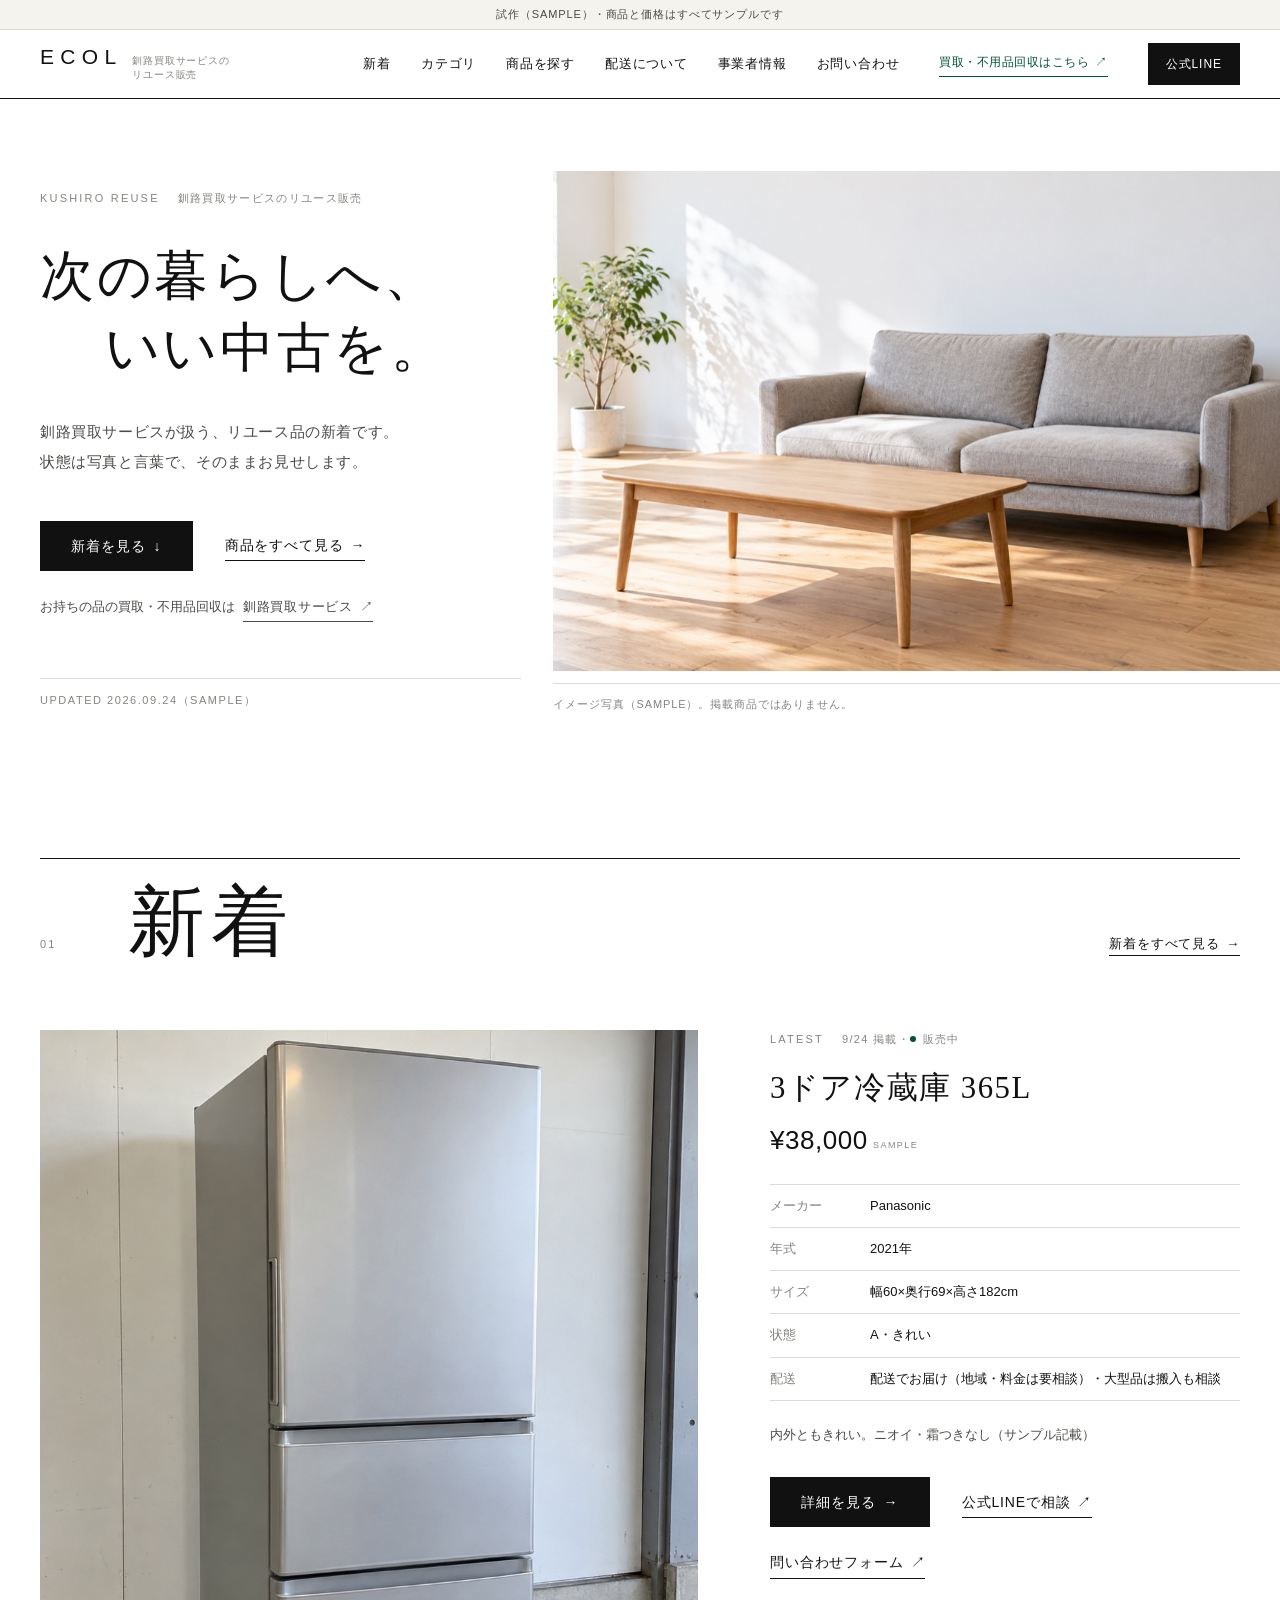
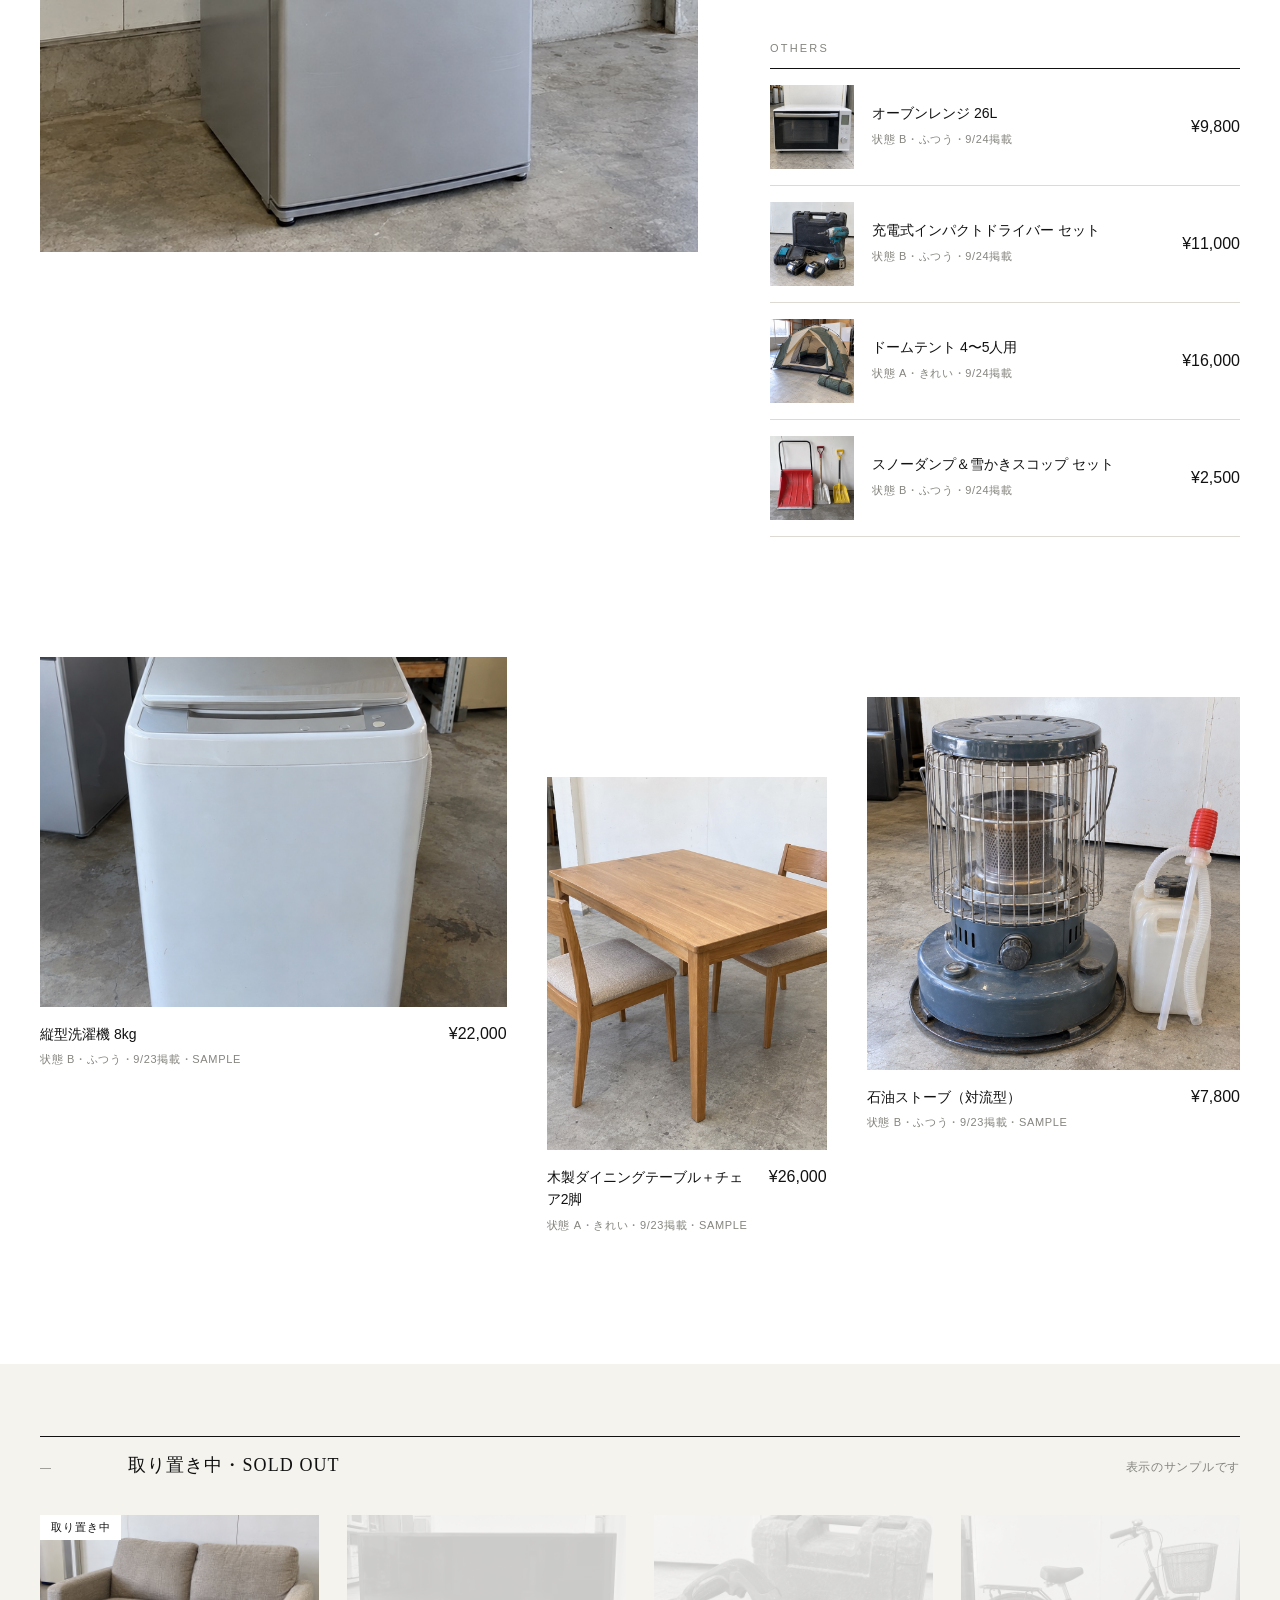
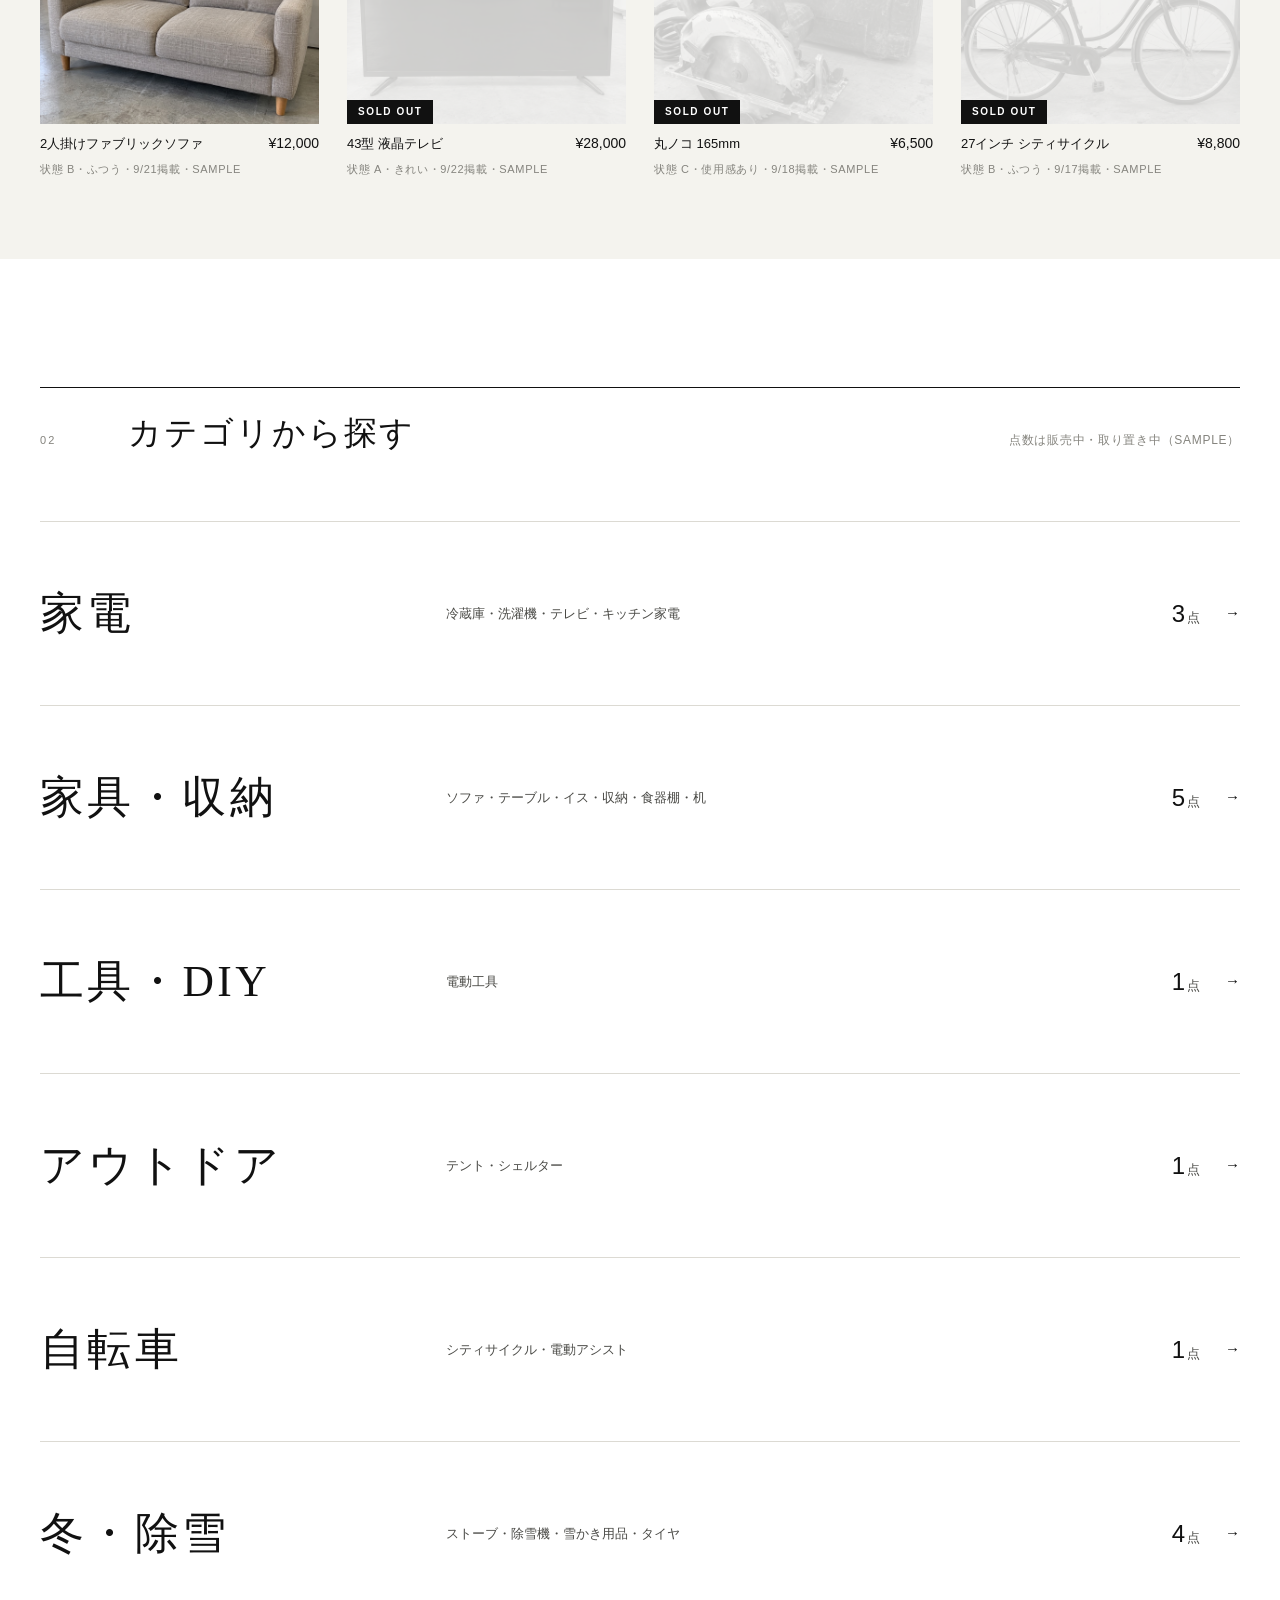
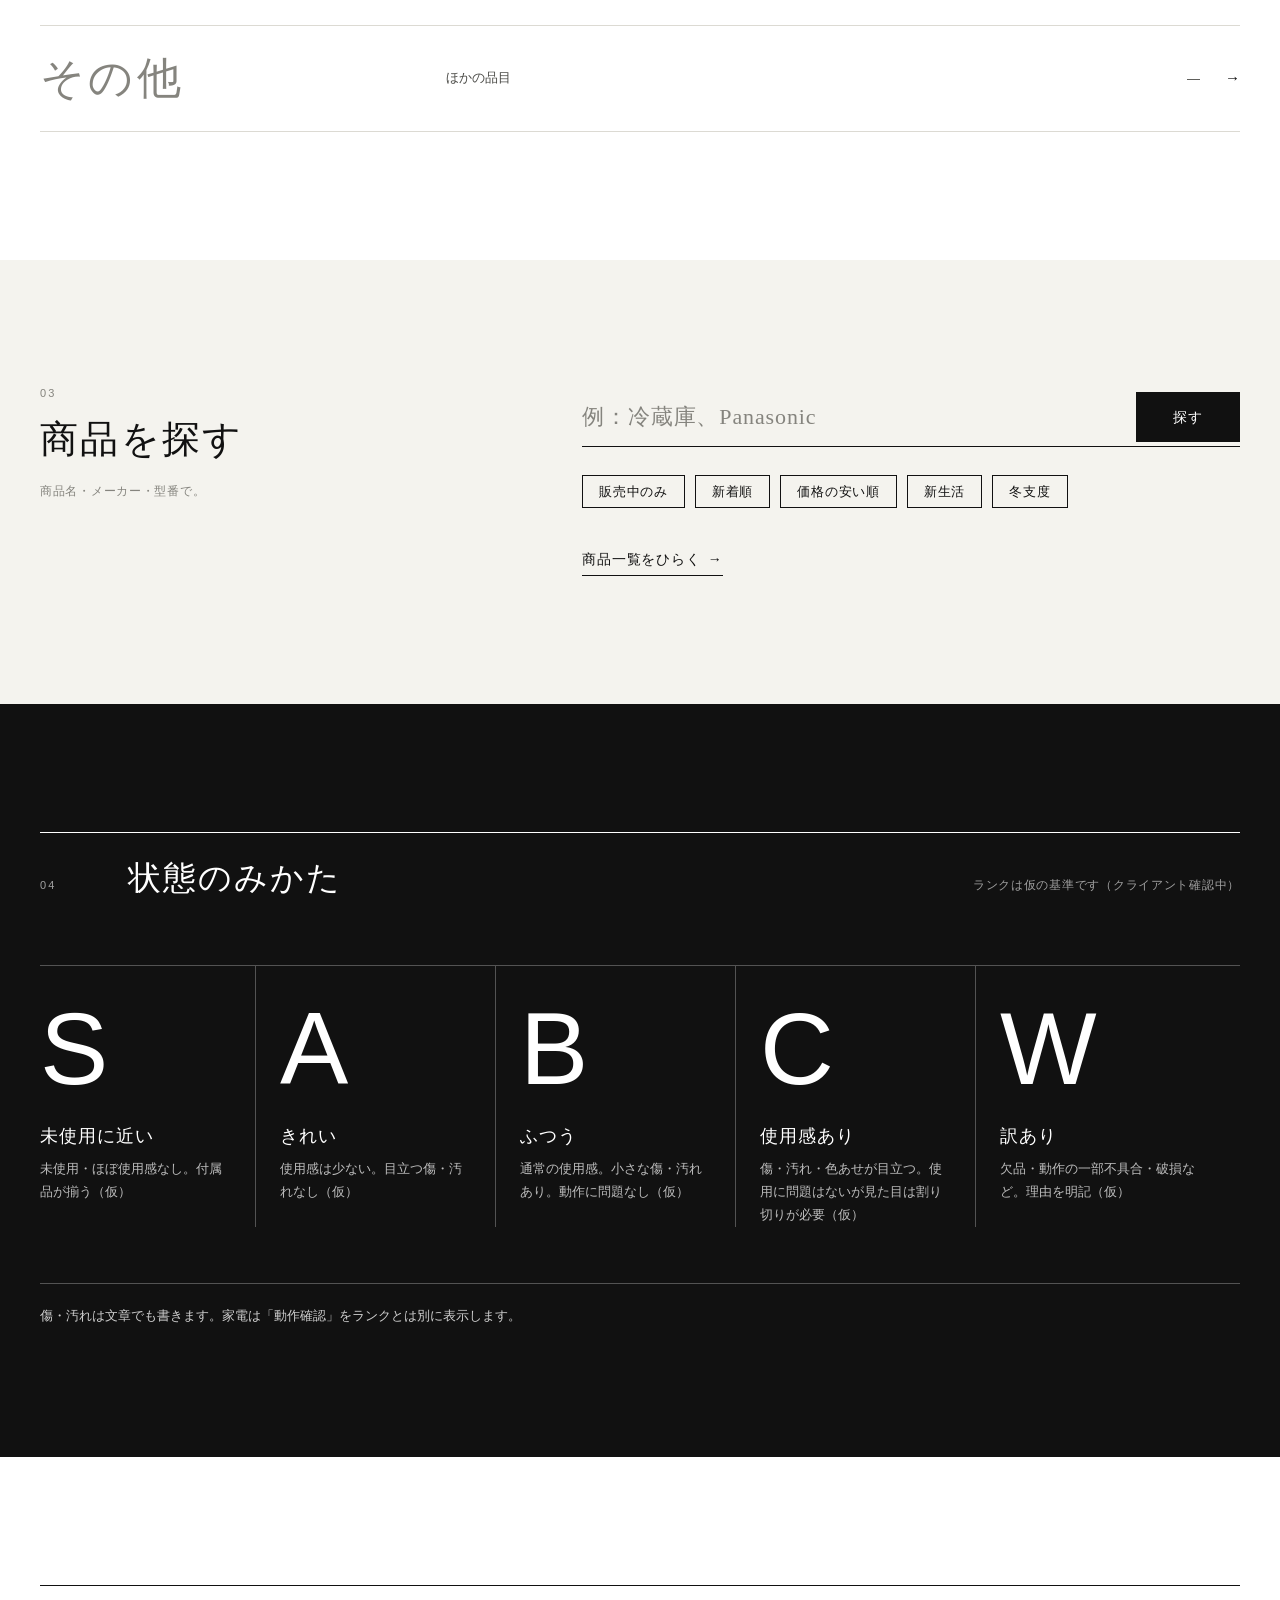
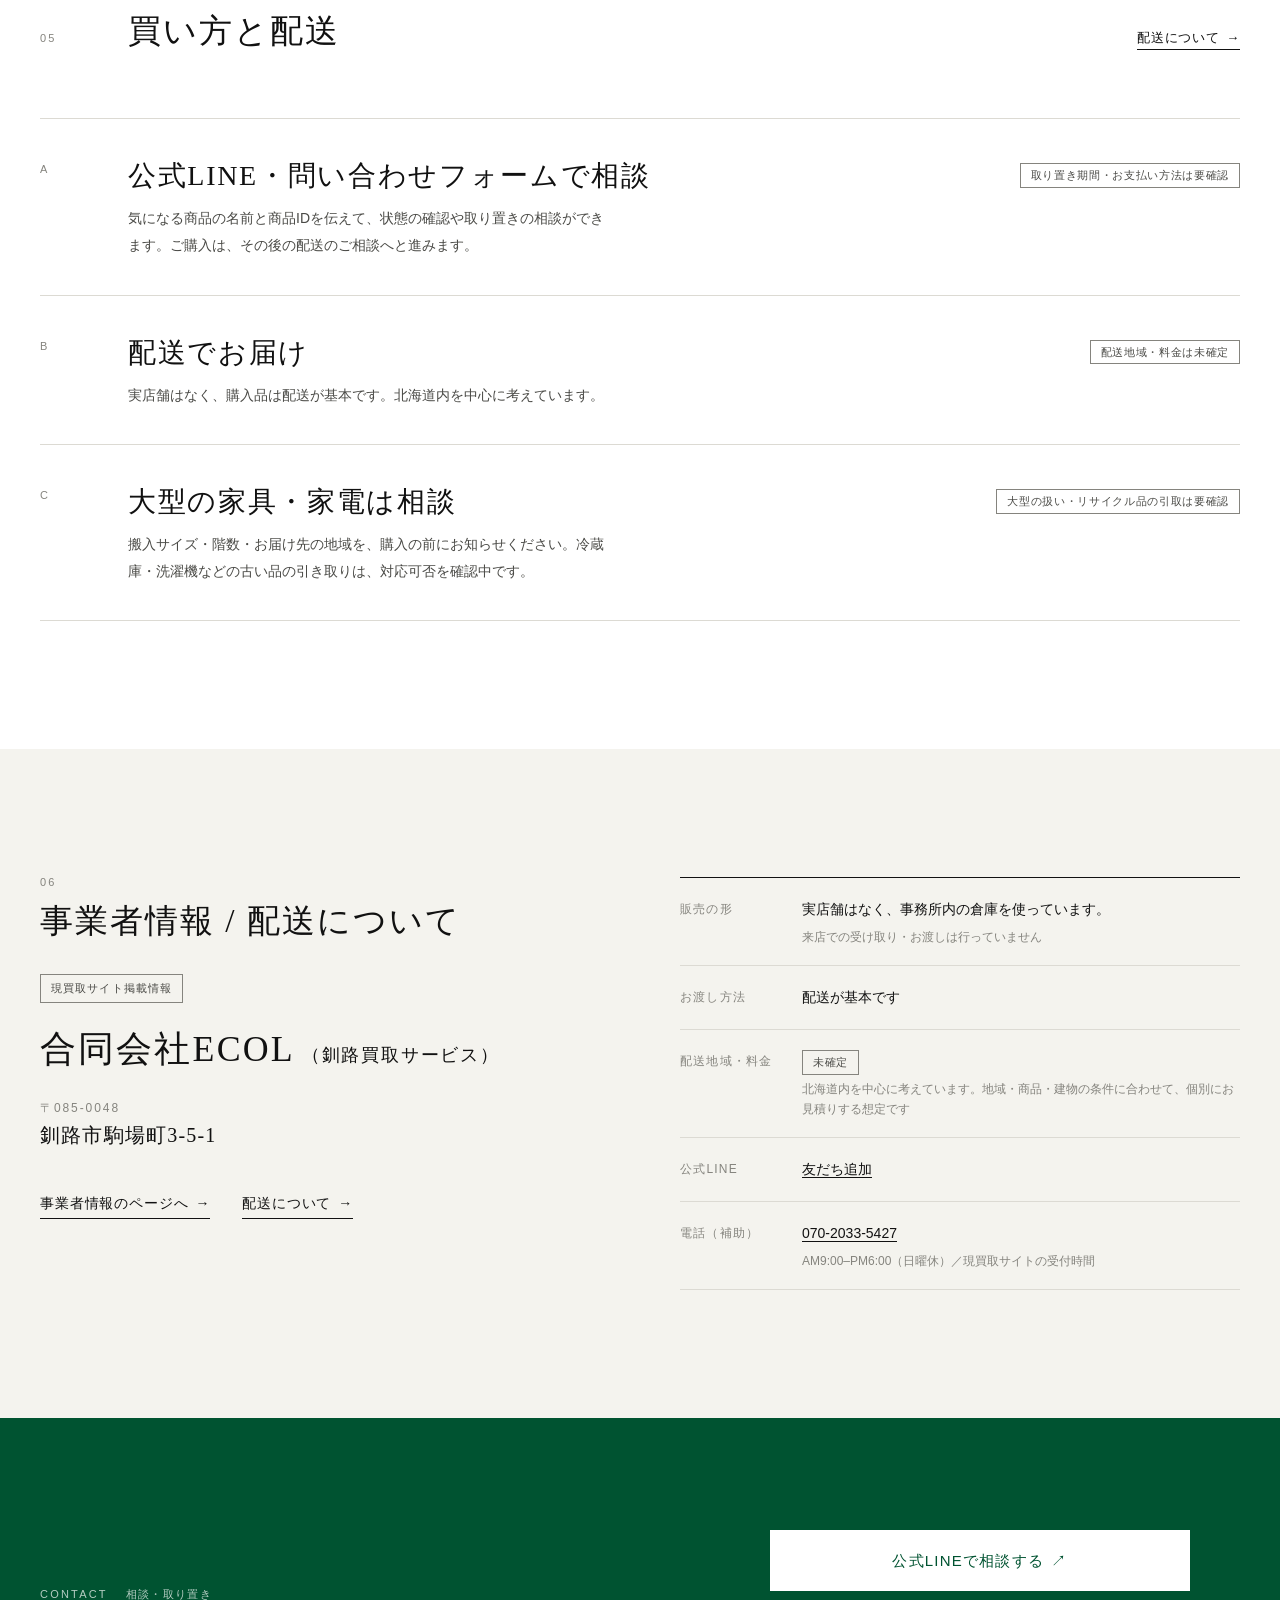
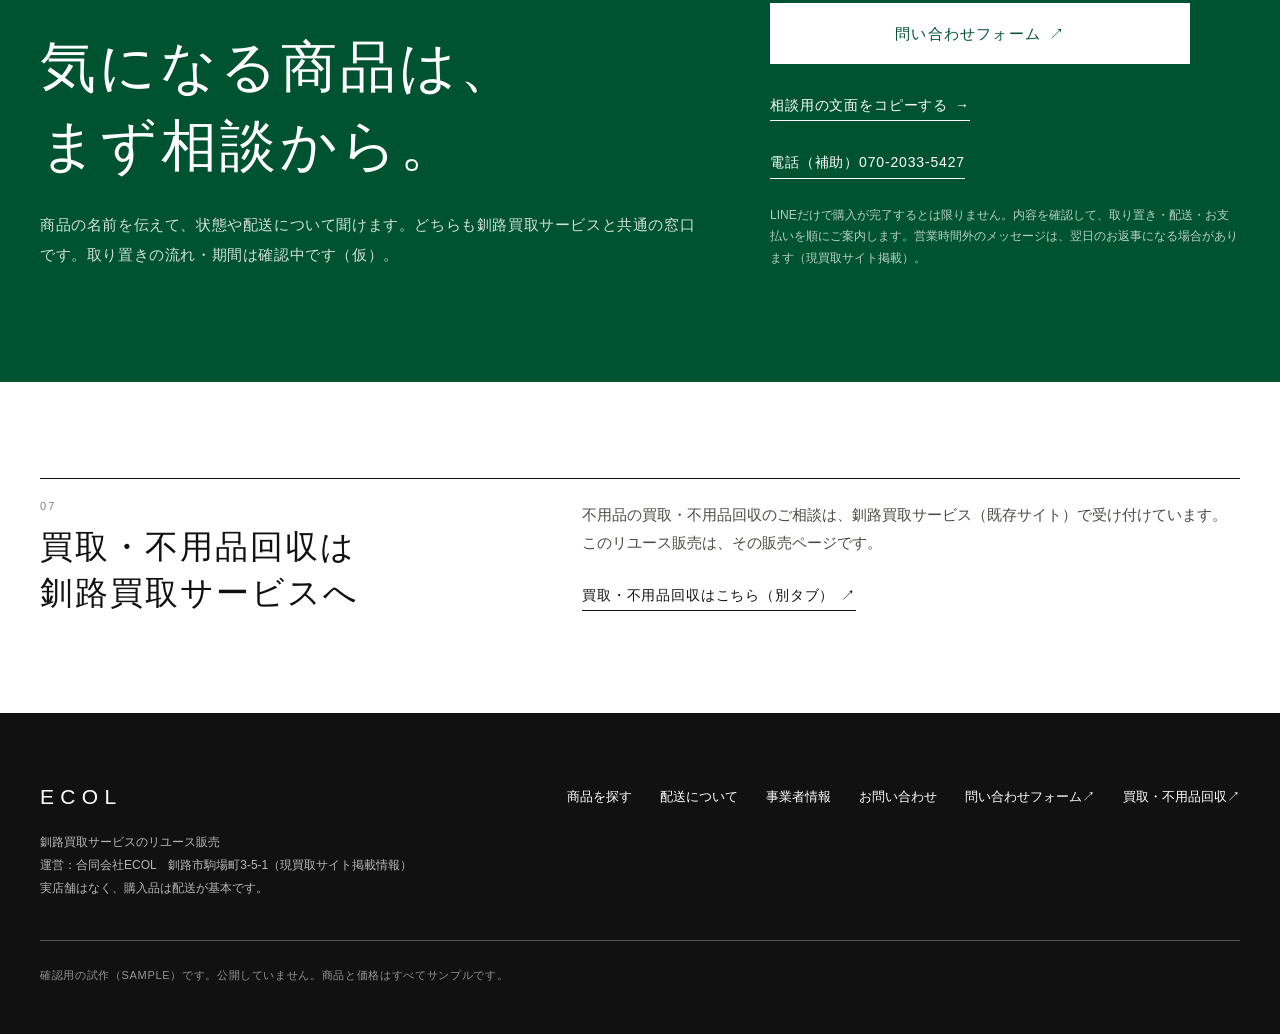
==== b/index.html @ 38011c79 "Publish ECOL reuse site" ====
<!doctype html>
<html lang="ja">
<head>
<meta charset="utf-8">
<meta name="viewport" content="width=device-width, initial-scale=1">
<meta name="robots" content="noindex,nofollow">
<title>ECOL（エコル）｜釧路買取サービスのリユース販売【確認用の試作・SAMPLE】</title>
<meta name="description" content="釧路買取サービスに付随するリユース販売ページの確認用の試作です。商品と価格はすべてサンプルです。">
<link rel="stylesheet" href="style.css">
</head>
<body>

<p class="sample-bar">試作（SAMPLE）・商品と価格はすべてサンプルです</p>

<header class="hd" id="top">
  <div class="wrap hd-in">
    <a class="logo" href="./" aria-label="ECOL リユース販売 トップへ"><span class="logo-m">ECOL</span><span class="logo-s">釧路買取サービスの<br>リユース販売</span></a>
    <nav class="gnav" id="gnav" aria-label="メインメニュー">
      <a href="#new">新着</a>
      <a href="#category">カテゴリ</a>
      <a href="../products/">商品を探す</a>
      <a href="../guide/">配送について</a>
      <a href="../store/">事業者情報</a>
      <a href="../contact/">お問い合わせ</a>
      <a class="gnav-ext" href="https://kushiro.kaitoriok.com/" target="_blank" rel="noopener">買取・不用品回収はこちら ↗</a>
    </nav>
    <a class="hd-ext" href="https://kushiro.kaitoriok.com/" target="_blank" rel="noopener">買取・不用品回収はこちら<span class="arw" aria-hidden="true">↗</span></a>
    <a class="hd-line" href="https://lin.ee/YkisLc0" target="_blank" rel="noopener">公式LINE</a>
    <button class="menu-btn" type="button" aria-expanded="false" aria-controls="gnav">メニュー</button>
  </div>
  <div class="tabs" data-tabs aria-label="カテゴリ"></div>
</header>

<main>

<!-- 2 ヒーロー -->
<section class="hero">
  <div class="wrap hero-grid">
    <div class="hero-text">
      <p class="eyebrow"><span>KUSHIRO REUSE</span><span>釧路買取サービスのリユース販売</span></p>
      <h1><span>次の暮らしへ、</span><span>いい中古を。</span></h1>
      <p class="lead">釧路買取サービスが扱う、リユース品の新着です。<br>状態は写真と言葉で、そのままお見せします。</p>
      <div class="cta-row">
        <a class="btn" href="#new">新着を見る<span class="arw" aria-hidden="true">↓</span></a>
        <a class="tl" href="../products/">商品をすべて見る<span class="arw" aria-hidden="true">→</span></a>
      </div>
      <p class="hero-buy">お持ちの品の買取・不用品回収は<a class="tl" href="https://kushiro.kaitoriok.com/" target="_blank" rel="noopener">釧路買取サービス<span class="arw" aria-hidden="true">↗</span></a></p>
      <p class="upd" data-updated></p>
    </div>
    <figure class="hero-fig">
      <span class="ph hero-ph" data-t="ECOL｜イメージ写真（SAMPLE）"><img src="../img/hero/b.jpg" alt="白い壁の部屋に置かれた中古のソファとテーブルのイメージ写真（SAMPLE）" fetchpriority="high" decoding="async"></span>
      <figcaption>イメージ写真（SAMPLE）。掲載商品ではありません。</figcaption>
    </figure>
  </div>
</section>

<!-- 3 新着 -->
<section class="sec sec-new" id="new">
  <div class="wrap">
    <header class="sh sh--lg">
      <span class="no">01</span>
      <h2>新着</h2>
      <a class="more" href="../products/?sort=new">新着をすべて見る<span class="arw" aria-hidden="true">→</span></a>
    </header>
    <div class="new-a">
      <div class="new-a-l" data-feat-img></div>
      <div class="new-a-r">
        <div data-feat-body></div>
        <div class="new-list" data-list></div>
      </div>
    </div>
    <div class="new-b" data-stagger></div>
    <p class="load-err" data-err hidden>商品データを読み込めませんでした。</p>
  </div>
</section>

<!-- 取り置き中・SOLD OUT の表示 -->
<section class="sec sec--paper sec-mini" aria-labelledby="h-sold">
  <div class="wrap">
    <header class="sh sh--sm">
      <span class="no">—</span>
      <h2 id="h-sold">取り置き中・SOLD OUT</h2>
      <p class="sh-note">表示のサンプルです</p>
    </header>
    <div class="sold-row" data-sold></div>
  </div>
</section>

<!-- 4 カテゴリ -->
<section class="sec" id="category">
  <div class="wrap">
    <header class="sh">
      <span class="no">02</span>
      <h2>カテゴリから探す</h2>
      <p class="sh-note">点数は販売中・取り置き中（SAMPLE）</p>
    </header>
    <div class="cats" data-cats></div>
  </div>
</section>

<!-- 5 商品を探す導線 -->
<section class="sec sec--paper" id="search">
  <div class="wrap find">
    <div class="find-l">
      <span class="no">03</span>
      <h2>商品を探す</h2>
      <p class="sh-note">商品名・メーカー・型番で。</p>
    </div>
    <div class="find-r">
      <form action="../products/" method="get" role="search" class="find-form">
        <label class="sr" for="q">キーワード</label>
        <input id="q" name="q" type="search" placeholder="例：冷蔵庫、Panasonic" autocomplete="off">
        <button type="submit" class="btn btn--sq">探す</button>
      </form>
      <ul class="chips">
        <li><a href="../products/?status=available">販売中のみ</a></li>
        <li><a href="../products/?sort=new">新着順</a></li>
        <li><a href="../products/?sort=price_asc">価格の安い順</a></li>
        <li><a href="../products/?q=新生活">新生活</a></li>
        <li><a href="../products/?q=冬支度">冬支度</a></li>
      </ul>
      <a class="tl" href="../products/">商品一覧をひらく<span class="arw" aria-hidden="true">→</span></a>
    </div>
  </div>
</section>

<!-- 状態のみかた -->
<section class="sec sec--ink" id="rank">
  <div class="wrap">
    <header class="sh sh--inv">
      <span class="no">04</span>
      <h2>状態のみかた</h2>
      <p class="sh-note">ランクは仮の基準です（クライアント確認中）</p>
    </header>
    <ol class="ranks" data-ranks></ol>
    <p class="rank-foot">傷・汚れは文章でも書きます。家電は「動作確認」をランクとは別に表示します。</p>
  </div>
</section>

<!-- 6・7 配送／大型相談 -->
<section class="sec" id="delivery">
  <div class="wrap">
    <header class="sh">
      <span class="no">05</span>
      <h2>買い方と配送</h2>
      <a class="more" href="../guide/">配送について<span class="arw" aria-hidden="true">→</span></a>
    </header>
    <ol class="ways">
      <li>
        <span class="w-no">a</span>
        <div class="w-b"><h3>公式LINE・問い合わせフォームで相談</h3><p>気になる商品の名前と商品IDを伝えて、状態の確認や取り置きの相談ができます。ご購入は、その後の配送のご相談へと進みます。</p></div>
        <span class="tbc">取り置き期間・お支払い方法は要確認</span>
      </li>
      <li>
        <span class="w-no">b</span>
        <div class="w-b"><h3>配送でお届け</h3><p>実店舗はなく、購入品は配送が基本です。北海道内を中心に考えています。</p></div>
        <span class="tbc">配送地域・料金は未確定</span>
      </li>
      <li>
        <span class="w-no">c</span>
        <div class="w-b"><h3>大型の家具・家電は相談</h3><p>搬入サイズ・階数・お届け先の地域を、購入の前にお知らせください。冷蔵庫・洗濯機などの古い品の引き取りは、対応可否を確認中です。</p></div>
        <span class="tbc">大型の扱い・リサイクル品の引取は要確認</span>
      </li>
    </ol>
  </div>
</section>

<!-- 8 事業者情報 / 配送について -->
<section class="sec sec--paper" id="store">
  <div class="wrap store">
    <div class="store-l">
      <header class="sh sh--col">
        <span class="no">06</span>
        <h2>事業者情報 / 配送について</h2>
      </header>
      <p class="src">現買取サイト掲載情報</p>
      <p class="shop">合同会社ECOL<span>（釧路買取サービス）</span></p>
      <p class="addr"><span>〒085-0048</span>釧路市駒場町3-5-1</p>
      <div class="cta-row">
        <a class="tl" href="../store/">事業者情報のページへ<span class="arw" aria-hidden="true">→</span></a>
        <a class="tl" href="../guide/">配送について<span class="arw" aria-hidden="true">→</span></a>
      </div>
    </div>
    <dl class="store-r">
      <div><dt>販売の形</dt><dd>実店舗はなく、事務所内の倉庫を使っています。<em>来店での受け取り・お渡しは行っていません</em></dd></div>
      <div><dt>お渡し方法</dt><dd>配送が基本です</dd></div>
      <div><dt>配送地域・料金</dt><dd><span class="tbc">未確定</span><em>北海道内を中心に考えています。地域・商品・建物の条件に合わせて、個別にお見積りする想定です</em></dd></div>
      <div><dt>公式LINE</dt><dd><a href="https://lin.ee/YkisLc0" target="_blank" rel="noopener">友だち追加</a></dd></div>
      <div><dt>電話（補助）</dt><dd><a href="tel:07020335427">070-2033-5427</a><em>AM9:00–PM6:00（日曜休）／現買取サイトの受付時間</em></dd></div>
    </dl>
  </div>
</section>

<!-- 9 LINE・問い合わせフォーム -->
<section class="sec sec--green line-sec" id="line">
  <div class="wrap line-in">
    <div>
      <p class="eyebrow eyebrow--inv"><span>CONTACT</span><span>相談・取り置き</span></p>
      <h2>気になる商品は、<br>まず相談から。</h2>
      <p class="lead lead--inv">商品の名前を伝えて、状態や配送について聞けます。どちらも釧路買取サービスと共通の窓口です。取り置きの流れ・期間は確認中です（仮）。</p>
    </div>
    <div class="line-act">
      <div class="act-two">
        <a class="btn btn--inv" href="https://lin.ee/YkisLc0" target="_blank" rel="noopener">公式LINEで相談する<span class="arw" aria-hidden="true">↗</span></a>
        <a class="btn btn--inv" href="https://kushiro.kaitoriok.com/#ask" target="_blank" rel="noopener">問い合わせフォーム<span class="arw" aria-hidden="true">↗</span></a>
      </div>
      <a class="tl tl--inv" href="../contact/">相談用の文面をコピーする<span class="arw" aria-hidden="true">→</span></a>
      <a class="tl tl--inv" href="tel:07020335427">電話（補助）070-2033-5427</a>
      <p class="fine">LINEだけで購入が完了するとは限りません。内容を確認して、取り置き・配送・お支払いを順にご案内します。営業時間外のメッセージは、翌日のお返事になる場合があります（現買取サイト掲載）。</p>
    </div>
  </div>
</section>

<!-- 10 買取 -->
<section class="sec sec-buy">
  <div class="wrap buy">
    <div>
      <span class="no">07</span>
      <h2>買取・不用品回収は<br>釧路買取サービスへ</h2>
    </div>
    <div>
      <p>不用品の買取・不用品回収のご相談は、釧路買取サービス（既存サイト）で受け付けています。このリユース販売は、その販売ページです。</p>
      <a class="tl" href="https://kushiro.kaitoriok.com/" target="_blank" rel="noopener">買取・不用品回収はこちら（別タブ）<span class="arw" aria-hidden="true">↗</span></a>
    </div>
  </div>
</section>

</main>

<!-- 11 フッター -->
<footer class="ft">
  <div class="wrap ft-in">
    <div class="ft-brand">
      <span class="logo-m">ECOL</span>
      <p>釧路買取サービスのリユース販売<br>運営：合同会社ECOL　釧路市駒場町3-5-1（現買取サイト掲載情報）<br>実店舗はなく、購入品は配送が基本です。</p>
    </div>
    <nav class="ft-nav" aria-label="フッター">
      <a href="../products/">商品を探す</a>
      <a href="../guide/">配送について</a>
      <a href="../store/">事業者情報</a>
      <a href="../contact/">お問い合わせ</a>
      <a href="https://kushiro.kaitoriok.com/#ask" target="_blank" rel="noopener">問い合わせフォーム↗</a>
      <a href="https://kushiro.kaitoriok.com/" target="_blank" rel="noopener">買取・不用品回収↗</a>
    </nav>
    <p class="ft-note">確認用の試作（SAMPLE）です。公開していません。商品と価格はすべてサンプルです。</p>
  </div>
</footer>

<div class="dock" role="navigation" aria-label="固定メニュー">
  <a href="../products/">商品を探す</a>
  <a href="https://kushiro.kaitoriok.com/#ask" target="_blank" rel="noopener">フォーム</a>
  <a class="dock-line" href="https://lin.ee/YkisLc0" target="_blank" rel="noopener">公式LINE</a>
</div>

<script src="main.js"></script>
</body>
</html>
---- b/style.css ----
/* ECOL 試作 B案（モダンEC）— 白基調・大きな余白・写真主役・細い罫線と文字の強弱 */
:root{
  --ink:#111111;
  --ink-2:#4a4a46;
  --mute:#85847e;
  --line:#dcdad3;
  --paper:#f4f3ee;
  --stone:#e8e6df;
  --white:#ffffff;
  --green:#005331;
  --veil:rgba(255,255,255,.62);
  --line-inv:rgba(255,255,255,.28);
  --serif:"Hiragino Mincho ProN","Yu Mincho","YuMincho","Noto Serif JP",serif;
  --sans:"Hiragino Kaku Gothic ProN","Hiragino Sans","Yu Gothic","Meiryo",sans-serif;
  --latin:"Helvetica Neue",Helvetica,Arial,sans-serif;
  --gut:40px;
  --max:1240px;
  --sec:128px;
}
*,*::before,*::after{box-sizing:border-box}
html{overflow-x:clip;-webkit-text-size-adjust:100%;scroll-behavior:smooth}
body{margin:0;overflow-x:clip;background:var(--white);color:var(--ink);font:400 15px/1.9 var(--sans);font-feature-settings:"palt";-webkit-font-smoothing:antialiased}
img{display:block;max-width:100%}
a{color:inherit;text-decoration:none}
h1,h2,h3,p,ol,ul,dl,dd,figure{margin:0;padding:0}
ol,ul{list-style:none}
::selection{background:var(--green);color:var(--white)}
:focus-visible{outline:2px solid var(--green);outline-offset:3px}
.sr{position:absolute;width:1px;height:1px;overflow:hidden;clip:rect(0 0 0 0);white-space:nowrap}
.wrap{width:min(calc(100% - var(--gut) * 2),var(--max));margin-inline:auto}
.arw{display:inline-block;margin-left:.5em;font-family:var(--latin);transition:transform .3s}

/* ---------- サンプル帯・ヘッダー ---------- */
.sample-bar{background:var(--paper);color:var(--ink-2);font-size:11px;line-height:1;letter-spacing:.08em;text-align:center;padding:9px var(--gut);border-bottom:1px solid var(--line)}
.hd{position:relative;background:var(--white);border-bottom:1px solid var(--ink);z-index:20}
.hd-in{display:flex;align-items:center;gap:40px;height:68px}
.logo{display:flex;align-items:baseline;gap:10px}
.logo-m{font:500 21px/1 var(--latin);letter-spacing:.3em}
.logo-s{font-size:10px;letter-spacing:.08em;line-height:1.4;color:var(--mute)}
.gnav{display:flex;gap:30px;margin-left:auto;font-size:13px;letter-spacing:.06em}
.gnav a{position:relative;padding:6px 0}
.gnav a::after{content:"";position:absolute;left:0;right:0;bottom:0;height:1px;background:var(--ink);transform:scaleX(0);transform-origin:left;transition:transform .3s}
.gnav a:hover::after{transform:scaleX(1)}
.hd-ext{font-size:12px;letter-spacing:.04em;color:var(--green);white-space:nowrap;border-bottom:1px solid currentColor;padding-bottom:2px}
.gnav .gnav-ext{display:none}
.hero-buy{margin-top:22px;font-size:13px;color:var(--ink-2)}
.hero-buy .tl{margin-left:.6em;font-size:13px}
.act-two{display:flex;flex-direction:column;gap:12px;align-self:stretch;max-width:420px}
.act-two .btn{width:100%}
.hd-line{font-size:12px;white-space:nowrap;letter-spacing:.08em;padding:10px 18px;background:var(--ink);color:var(--white);transition:background .3s}
.hd-line:hover{background:var(--green)}
.menu-btn,.tabs{display:none}

/* ---------- 共通部品 ---------- */
.eyebrow{display:flex;gap:18px;font:500 11px/1 var(--latin);letter-spacing:.2em;color:var(--mute);text-transform:uppercase}
.eyebrow span:last-child{font-family:var(--sans);letter-spacing:.12em;text-transform:none}
.eyebrow--inv{color:rgba(255,255,255,.7)}
.btn{display:inline-flex;align-items:center;justify-content:center;padding:17px 30px;background:var(--ink);color:var(--white);font-size:14px;line-height:1;letter-spacing:.08em;border:1px solid var(--ink);transition:background .3s,border-color .3s,color .3s}
.btn:hover{background:var(--green);border-color:var(--green)}
.btn:hover .arw{transform:translateY(2px)}
.btn--sq{padding-inline:36px}
.btn--inv{background:var(--white);color:var(--green);border-color:var(--white)}
.btn--inv:hover{background:transparent;color:var(--white);border-color:var(--white)}
.tl{display:inline-flex;align-items:center;font-size:14px;letter-spacing:.06em;padding:4px 0;border-bottom:1px solid currentColor;line-height:1.6}
.tl:hover .arw{transform:translateX(4px)}
.tl--inv{color:var(--white)}
.cta-row{display:flex;flex-wrap:wrap;align-items:center;gap:20px 32px}
.tbc{display:inline-block;font-size:11px;line-height:1.5;letter-spacing:.06em;color:var(--ink-2);border:1px solid var(--mute);padding:3px 10px}
.ph{position:relative;display:block;overflow:hidden;background:var(--stone);aspect-ratio:var(--ar,4/5)}
.ph img{width:100%;height:100%;object-fit:cover;transition:transform .8s cubic-bezier(.2,.7,.2,1),opacity .6s}
a:hover .ph img{transform:scale(1.035)}
.ph.noimg img{display:none}
.row .ph.noimg::after,.cat-th.noimg::after{content:none}
.ph.noimg::after{content:attr(data-t);position:absolute;inset:0;display:grid;place-items:center;padding:16px;text-align:center;font:500 13px/1.6 var(--sans);color:var(--ink-2)}
.badge,.stamp{position:absolute;left:0;z-index:2;font:600 10px/1 var(--latin);letter-spacing:.16em;padding:7px 11px;text-transform:uppercase}
.badge{top:0;background:var(--white);color:var(--ink);font-family:var(--sans);letter-spacing:.08em;font-weight:500;font-size:11px}
.stamp{bottom:0;background:var(--ink);color:var(--white)}
.is-sold .ph img{filter:grayscale(1);opacity:.5}
.is-sold .ph::before{content:"";position:absolute;inset:0;z-index:1;background:var(--veil)}
.is-sold .price,.is-sold .row-p{color:var(--mute)}
.smp{margin-left:.6em;font:500 9px/1 var(--latin);letter-spacing:.16em;color:var(--mute);vertical-align:.15em}
.dot{display:inline-block;width:6px;height:6px;border-radius:50%;background:var(--green);margin-right:.6em;vertical-align:.12em}

/* セクション見出し：上に1本の罫線、番号・見出し・補足を1行に */
.sec{padding-block:var(--sec)}
.sec--paper{background:var(--paper)}
.sec--ink{background:var(--ink);color:var(--white)}
.sec--green{background:var(--green);color:var(--white)}
.sh{display:grid;grid-template-columns:72px 1fr auto;align-items:baseline;gap:0 16px;padding-top:22px;border-top:1px solid var(--ink);margin-bottom:64px}
.sh h2,.find h2,.buy h2{font:400 clamp(26px,2.6vw,34px)/1.4 var(--serif);letter-spacing:.06em}
.sh--lg h2{font-size:clamp(48px,6vw,84px);line-height:1.1;letter-spacing:.08em}
.sh--sm{margin-bottom:36px;padding-top:16px}
.sh--sm h2{font-size:18px}
.sh--col{display:block;border-top:0;padding-top:0;margin-bottom:28px}
.sh--col .no{display:block;margin-bottom:10px}
.sh--inv{border-top-color:var(--white)}
.no{font:500 11px/1 var(--latin);letter-spacing:.2em;color:var(--mute)}
.sec--ink .no{color:rgba(255,255,255,.6)}
.sh-note,.sh-meta{font-size:12px;color:var(--mute);letter-spacing:.06em;text-align:right}
.sec--ink .sh-note{color:rgba(255,255,255,.6)}
.more{font-size:13px;letter-spacing:.06em;border-bottom:1px solid currentColor;line-height:1.6}
.more:hover .arw{transform:translateX(4px)}

/* ---------- ヒーロー ---------- */
.hero{padding-block:72px 112px}
.hero-grid{display:grid;grid-template-columns:repeat(12,minmax(0,1fr));gap:0 32px;align-items:end}
.hero-text{grid-column:1 / span 5;padding-bottom:8px;min-width:0}
.hero h1{margin:36px 0 32px;font:400 clamp(38px,4.2vw,60px)/1.35 var(--serif);letter-spacing:.05em;white-space:nowrap}
.hero h1 span{display:block}
.hero h1 span:last-child{padding-left:1.2em}
.lead{color:var(--ink-2);font-size:15px;line-height:2;letter-spacing:.04em;margin-bottom:44px}
.lead--inv{color:rgba(255,255,255,.82);margin:24px 0 0}
.upd{margin-top:56px;padding-top:16px;border-top:1px solid var(--line);font:500 11px/1 var(--latin);letter-spacing:.14em;color:var(--mute)}
.hero-fig{grid-column:6 / -1;margin-right:calc((min(100vw - var(--gut) * 2,var(--max)) - 100vw) / 2)}
.hero-ph{--ar:16/11}
.hero-fig figcaption{margin-top:12px;padding-top:10px;border-top:1px solid var(--line);font-size:11px;letter-spacing:.08em;color:var(--mute)}

/* ---------- 新着 ---------- */
.sec-new{padding-top:32px}
.new-a{display:grid;grid-template-columns:7fr 5fr;gap:72px;align-items:start}
.feat-img{display:block;--ar:4/5}
.feat-body{padding-top:4px}
.feat-body .eyebrow{margin-bottom:20px}
.feat-body h3{font:400 clamp(26px,2.4vw,34px)/1.5 var(--serif);letter-spacing:.05em}
.price{margin-top:14px;font:400 26px/1.2 var(--latin);letter-spacing:.02em;font-variant-numeric:tabular-nums}
.spec{margin:28px 0 0;border-top:1px solid var(--line)}
.spec div{display:grid;grid-template-columns:88px 1fr;gap:12px;padding:10px 0;border-bottom:1px solid var(--line);font-size:13px;line-height:1.7}
.spec dt{color:var(--mute)}
.note{margin-top:22px;font-size:13px;color:var(--ink-2);line-height:1.9}
.feat-body .cta-row{margin-top:30px}
.new-list{margin-top:64px}
.new-list-h{font:500 11px/1 var(--latin);letter-spacing:.2em;color:var(--mute);padding-bottom:14px;border-bottom:1px solid var(--ink)}
.row{position:relative;display:grid;grid-template-columns:84px 1fr auto;gap:18px;align-items:center;padding:16px 0;border-bottom:1px solid var(--line)}
.row .ph{--ar:1/1}
.row-t b{display:block;font-weight:500;font-size:14px;line-height:1.55}
.row-m{display:block;margin-top:4px;font-size:11px;letter-spacing:.06em;color:var(--mute)}
.row-p{font:400 16px/1 var(--latin);font-variant-numeric:tabular-nums;white-space:nowrap}
.row:hover .row-t b{text-decoration:underline;text-underline-offset:4px}
.row .stamp{font-size:8px;padding:4px 6px}
.row .badge{font-size:9px;padding:4px 6px}

.new-b{display:grid;grid-template-columns:5fr 3fr 4fr;gap:40px;align-items:start;margin-top:120px}
.new-b .tile:nth-child(1){--ar:4/3}
.new-b .tile:nth-child(2){--ar:3/4;margin-top:120px}
.new-b .tile:nth-child(3){--ar:1/1;margin-top:40px}
.tile{display:block}
.tile-m{display:flex;justify-content:space-between;align-items:baseline;gap:16px;margin-top:16px}
.tile-t{font-size:14px;font-weight:500;line-height:1.6}
.tile-p{font:400 16px/1 var(--latin);white-space:nowrap;font-variant-numeric:tabular-nums}
.tile-s{display:block;margin-top:4px;font-size:11px;letter-spacing:.06em;color:var(--mute)}
.tile:hover .tile-t{text-decoration:underline;text-underline-offset:4px}
.load-err{margin-top:48px;color:var(--ink-2)}

/* ---------- 取り置き・SOLD ---------- */
.sec-mini{padding-block:72px 80px}
.sold-row{display:grid;grid-template-columns:repeat(4,minmax(0,1fr));gap:28px}
.sold-row .tile{--ar:4/3}
.sold-row .tile-m{margin-top:10px}
.sold-row .tile-t{font-size:13px}
.sold-row .tile-p{font-size:14px}

/* ---------- カテゴリ（文字の目次） ---------- */
.cats{border-top:1px solid var(--line)}
.cat{position:relative;display:grid;grid-template-columns:minmax(0,1.1fr) minmax(0,1.3fr) 180px 84px 28px;gap:0 12px;align-items:center;padding:24px 0;border-bottom:1px solid var(--line);transition:padding .35s cubic-bezier(.2,.7,.2,1)}
.cat-name{font:400 clamp(28px,3.4vw,46px)/1.3 var(--serif);letter-spacing:.08em;transition:transform .35s cubic-bezier(.2,.7,.2,1)}
.cat-sub{font-size:13px;color:var(--ink-2);line-height:1.7}
.cat-th{--ar:4/3;opacity:0;transform:translateY(6px);transition:opacity .35s,transform .35s;pointer-events:none}
.cat-n{font:400 13px/1 var(--sans);text-align:right;color:var(--ink-2)}
.cat-n b{font:400 24px/1 var(--latin);color:var(--ink);margin-right:2px;font-variant-numeric:tabular-nums}
.cat-arw{font-family:var(--latin);text-align:right;transition:transform .35s}
.cat:hover .cat-name{transform:translateX(14px)}
.cat:hover .cat-th{opacity:1;transform:none}
.cat:hover .cat-arw{transform:translateX(4px)}
.cat.is-empty .cat-name{color:var(--mute)}

/* ---------- 商品を探す ---------- */
.find{display:grid;grid-template-columns:5fr 7fr;gap:72px;align-items:start;padding-block:0}
.sec--paper .find{padding-top:0}
.find-l .no{display:block;margin-bottom:14px}
.find-l h2{font-size:clamp(28px,3vw,40px)}
.find-l .sh-note{text-align:left;margin-top:14px}
.find-form{display:flex;gap:0;align-items:stretch;border-bottom:1px solid var(--ink)}
.find-form input{flex:1;min-width:0;border:0;background:transparent;padding:14px 0;font:400 22px/1.4 var(--serif);letter-spacing:.04em;color:var(--ink);border-radius:0;-webkit-appearance:none;appearance:none}
.find-form input::placeholder{color:var(--mute)}
.find-form input:focus{outline:0}
.find-form:focus-within{border-bottom-color:var(--green)}
.find-form .btn{align-self:center}
.chips{display:flex;flex-wrap:wrap;gap:10px;margin:28px 0 36px}
.chips a{display:inline-block;padding:9px 16px;border:1px solid var(--ink);font-size:13px;line-height:1;letter-spacing:.06em;transition:background .25s,color .25s}
.chips a:hover{background:var(--ink);color:var(--white)}

/* ---------- 状態のみかた ---------- */
.ranks{display:grid;grid-template-columns:repeat(5,minmax(0,1fr));border-top:1px solid var(--line-inv)}
.ranks li{padding:32px 24px 0 0;margin-right:24px;border-right:1px solid var(--line-inv)}
.ranks li:last-child{border-right:0;margin-right:0}
.rk{display:block;font:200 clamp(64px,8vw,112px)/1 var(--latin);letter-spacing:-.02em;margin-bottom:22px}
.ranks b{display:block;font:400 18px/1.5 var(--serif);letter-spacing:.06em;margin-bottom:8px}
.ranks p{font-size:12.5px;line-height:1.85;color:rgba(255,255,255,.72)}
.rank-foot{margin-top:56px;padding-top:20px;border-top:1px solid var(--line-inv);font-size:13px;color:rgba(255,255,255,.8)}

/* ---------- 受取・配送 ---------- */
.ways{border-top:1px solid var(--line)}
.ways li{display:grid;grid-template-columns:72px minmax(0,1fr) 300px;gap:0 16px;align-items:start;padding:36px 0;border-bottom:1px solid var(--line)}
.w-no{font:500 11px/2.6 var(--latin);letter-spacing:.2em;color:var(--mute);text-transform:uppercase}
.ways h3{font:400 clamp(22px,2.2vw,28px)/1.5 var(--serif);letter-spacing:.06em;margin-bottom:8px}
.ways p{font-size:14px;color:var(--ink-2);max-width:34em}
.ways .tbc{justify-self:end;text-align:right;margin-top:8px}

/* ---------- 店舗 ---------- */
.store{display:grid;grid-template-columns:6fr 6fr;gap:80px;align-items:start}
.src{display:inline-block;margin-bottom:20px;font-size:11px;letter-spacing:.1em;color:var(--ink-2);border:1px solid var(--mute);padding:3px 10px}
.shop{font:400 clamp(26px,2.8vw,38px)/1.5 var(--serif);letter-spacing:.06em}
.shop span{font-size:.5em;letter-spacing:.1em;margin-left:.4em;white-space:nowrap}
.addr{margin:22px 0 36px;font:400 20px/1.7 var(--serif);letter-spacing:.06em}
.addr span{display:block;font:500 12px/1.6 var(--latin);letter-spacing:.16em;color:var(--mute)}
.store-r{border-top:1px solid var(--ink)}
.store-r div{display:grid;grid-template-columns:110px 1fr;gap:12px;padding:18px 0;border-bottom:1px solid var(--line);font-size:14px}
.store-r dt{color:var(--mute);font-size:12px;letter-spacing:.1em;padding-top:2px}
.store-r dd a{border-bottom:1px solid currentColor}
.store-r em{display:block;margin-top:4px;font-style:normal;font-size:12px;color:var(--mute);line-height:1.7}

/* ---------- LINE ---------- */
.line-sec{padding-block:112px}
.line-in{display:grid;grid-template-columns:7fr 5fr;gap:72px;align-items:end}
.line-sec h2{margin-top:28px;font:400 clamp(34px,4.4vw,60px)/1.4 var(--serif);letter-spacing:.06em}
.line-act{display:flex;flex-direction:column;align-items:flex-start;gap:26px}
.line-act .btn{padding:22px 40px;font-size:15px}
.fine{font-size:12px;line-height:1.8;color:rgba(255,255,255,.72)}

/* ---------- 買取 ---------- */
.sec-buy{padding-block:96px}
.buy{display:grid;grid-template-columns:5fr 7fr;gap:72px;align-items:start;padding-top:22px;border-top:1px solid var(--ink)}
.buy .no{display:block;margin-bottom:12px}
.buy p{margin-bottom:22px;color:var(--ink-2)}

/* ---------- フッター ---------- */
.ft{background:var(--ink);color:var(--white);padding:72px 0 48px}
.ft-in{display:grid;grid-template-columns:1fr auto;gap:40px 64px;align-items:start}
.ft-brand p{margin-top:18px;font-size:12px;line-height:1.9;color:rgba(255,255,255,.7)}
.ft-nav{display:flex;flex-wrap:wrap;gap:12px 28px;font-size:13px;justify-content:flex-end}
.ft-nav a{border-bottom:1px solid transparent}
.ft-nav a:hover{border-bottom-color:currentColor}
.ft-note{grid-column:1 / -1;padding-top:24px;border-top:1px solid var(--line-inv);font-size:11px;color:rgba(255,255,255,.55);letter-spacing:.06em}

.dock{display:none}

/* ---------- タブレット ---------- */
@media (max-width:1024px){
  :root{--gut:28px;--sec:96px}
  .hd-in{gap:24px}
  .gnav{gap:18px;font-size:12px}
  .new-a{gap:48px}
  .cat{grid-template-columns:minmax(0,1fr) minmax(0,1.2fr) 120px 72px 24px}
  .ways li{grid-template-columns:56px minmax(0,1fr) 220px}
  .ranks{grid-template-columns:repeat(3,minmax(0,1fr));row-gap:48px}
  .ranks li:nth-child(3){border-right:0;margin-right:0}
  .find,.store,.line-in,.buy{gap:48px}
}

/* ---------- スマホ ---------- */
@media (max-width:820px){
  :root{--gut:20px;--sec:72px}
  body{padding-bottom:calc(60px + env(safe-area-inset-bottom));font-size:14.5px}
  .sample-bar{font-size:10px;padding-block:8px;letter-spacing:.04em}
  .hd-in{height:56px;gap:0;justify-content:space-between}
  .hd-line,.hd-ext{display:none}
  .gnav .gnav-ext{display:block;color:var(--green)}
  .act-two{max-width:none}
  .logo-m{font-size:19px}
  .menu-btn{display:block;background:none;border:0;padding:8px 0;font:500 12px/1 var(--sans);letter-spacing:.1em;color:var(--ink);cursor:pointer}
  .gnav{display:none;position:absolute;left:0;right:0;top:100%;margin:0;flex-direction:column;gap:0;background:var(--white);border-bottom:1px solid var(--ink);padding:6px var(--gut) 14px;font-size:15px}
  .gnav a{padding:14px 0;border-bottom:1px solid var(--line)}
  .gnav a::after{display:none}
  .hd.open .gnav{display:flex}
  .tabs{display:flex;gap:26px;overflow-x:auto;padding:12px var(--gut);border-top:1px solid var(--line);white-space:nowrap;font-size:13px;letter-spacing:.06em;scrollbar-width:none}
  .tabs::-webkit-scrollbar{display:none}
  .tabs a{flex:none;padding:2px 0;color:var(--ink-2)}
  .tabs a:first-child{color:var(--ink);border-bottom:1px solid var(--ink)}

  .hero{padding-block:0 72px}
  .hero-grid{display:flex;flex-direction:column;gap:0;align-items:stretch}
  .hero-fig{order:-1;margin:0 calc(var(--gut) * -1);width:auto}
  .hero-ph{--ar:1/1}
  .hero-fig figcaption{margin:10px var(--gut) 0;border-top:0;padding-top:0}
  .hero-text{padding:28px 0 0}
  .hero h1{margin:22px 0 22px;font-size:38px;line-height:1.35}
  .hero h1 span:last-child{padding-left:1em}
  .lead{margin-bottom:32px;font-size:14px}
  .cta-row .btn{flex:1 1 100%}
  .upd{margin-top:36px}

  .sh{grid-template-columns:44px 1fr auto;margin-bottom:36px;padding-top:16px}
  .sh--lg h2{font-size:44px}
  .sh:not(.sh--lg) .more{grid-column:2 / -1;justify-self:start;margin-top:10px}
  .sh-note{grid-column:2 / -1;text-align:left;margin-top:4px}
  .sh--lg .more{font-size:12px}
  .sec-new{padding-top:8px}
  .new-a{grid-template-columns:minmax(0,1fr);gap:28px}
  .new-list{margin-top:44px}
  .row{grid-template-columns:72px 1fr auto;gap:14px}
  .spec div{grid-template-columns:72px 1fr}
  .new-b{grid-template-columns:repeat(2,minmax(0,1fr));gap:36px 16px;margin-top:64px}
  .new-b .tile:nth-child(1){grid-column:1 / -1;--ar:4/3}
  .new-b .tile:nth-child(2){--ar:3/4;margin-top:0}
  .new-b .tile:nth-child(3){--ar:3/4;margin-top:36px}
  .tile-m{flex-direction:column;gap:6px}
  .sec-mini{padding-block:52px 56px}
  .sold-row{grid-template-columns:repeat(2,minmax(0,1fr));gap:24px 14px}

  .cat{grid-template-columns:minmax(0,1fr) auto;grid-template-areas:"name n" "sub sub";gap:4px 8px;padding:18px 0}
  .cat-name{grid-area:name;font-size:26px}.cat-n{grid-area:n}.cat-sub{grid-area:sub;font-size:12px}
  .cat-th,.cat-arw{display:none}
  .cat:hover .cat-name{transform:none}

  .find{grid-template-columns:minmax(0,1fr);gap:28px}
  .find-form input{font-size:18px}
  .find-form .btn{padding-inline:22px}
  .chips{margin:22px 0 28px}

  .ranks{grid-template-columns:minmax(0,1fr);row-gap:0}
  .ranks li{display:grid;grid-template-columns:72px 1fr;grid-template-areas:"rk b" "rk p";gap:0 14px;padding:22px 0;margin:0;border-right:0;border-bottom:1px solid var(--line-inv)}
  .ranks li:nth-child(3){margin:0}
  .rk{grid-area:rk;font-size:64px;margin:0}
  .ranks b{grid-area:b;margin:0 0 4px;align-self:end}
  .ranks p{grid-area:p}
  .rank-foot{margin-top:32px}

  .ways li{grid-template-columns:36px minmax(0,1fr);padding:26px 0}
  .ways .tbc{grid-column:2;justify-self:start;text-align:left;margin-top:12px}

  .store{grid-template-columns:minmax(0,1fr);gap:40px}
  .addr{font-size:18px;margin-bottom:28px}
  .store-r div{grid-template-columns:88px 1fr}

  .line-sec{padding-block:72px}
  .line-in{grid-template-columns:minmax(0,1fr);gap:36px}
  .line-sec h2{font-size:34px}
  .line-act .btn{width:100%}
  .buy{grid-template-columns:minmax(0,1fr);gap:20px}
  .sec-buy{padding-block:64px}

  .ft{padding:56px 0 calc(48px + 60px)}
  .ft-in{grid-template-columns:minmax(0,1fr)}
  .ft-nav{justify-content:flex-start}

  .dock{position:fixed;left:0;right:0;bottom:0;z-index:30;display:grid;grid-template-columns:1fr 1fr 1.2fr;height:calc(56px + env(safe-area-inset-bottom));padding-bottom:env(safe-area-inset-bottom);background:var(--white);border-top:1px solid var(--ink)}
  .dock a{display:flex;align-items:center;justify-content:center;font-size:13px;letter-spacing:.04em}
  .dock-line{background:var(--green);color:var(--white)}
}

@media (max-width:360px){
  .hero h1{font-size:34px}
  .sh--lg h2{font-size:38px}
}

@media (prefers-reduced-motion:reduce){
  html{scroll-behavior:auto}
  *,*::before,*::after{transition:none!important;animation:none!important}
}
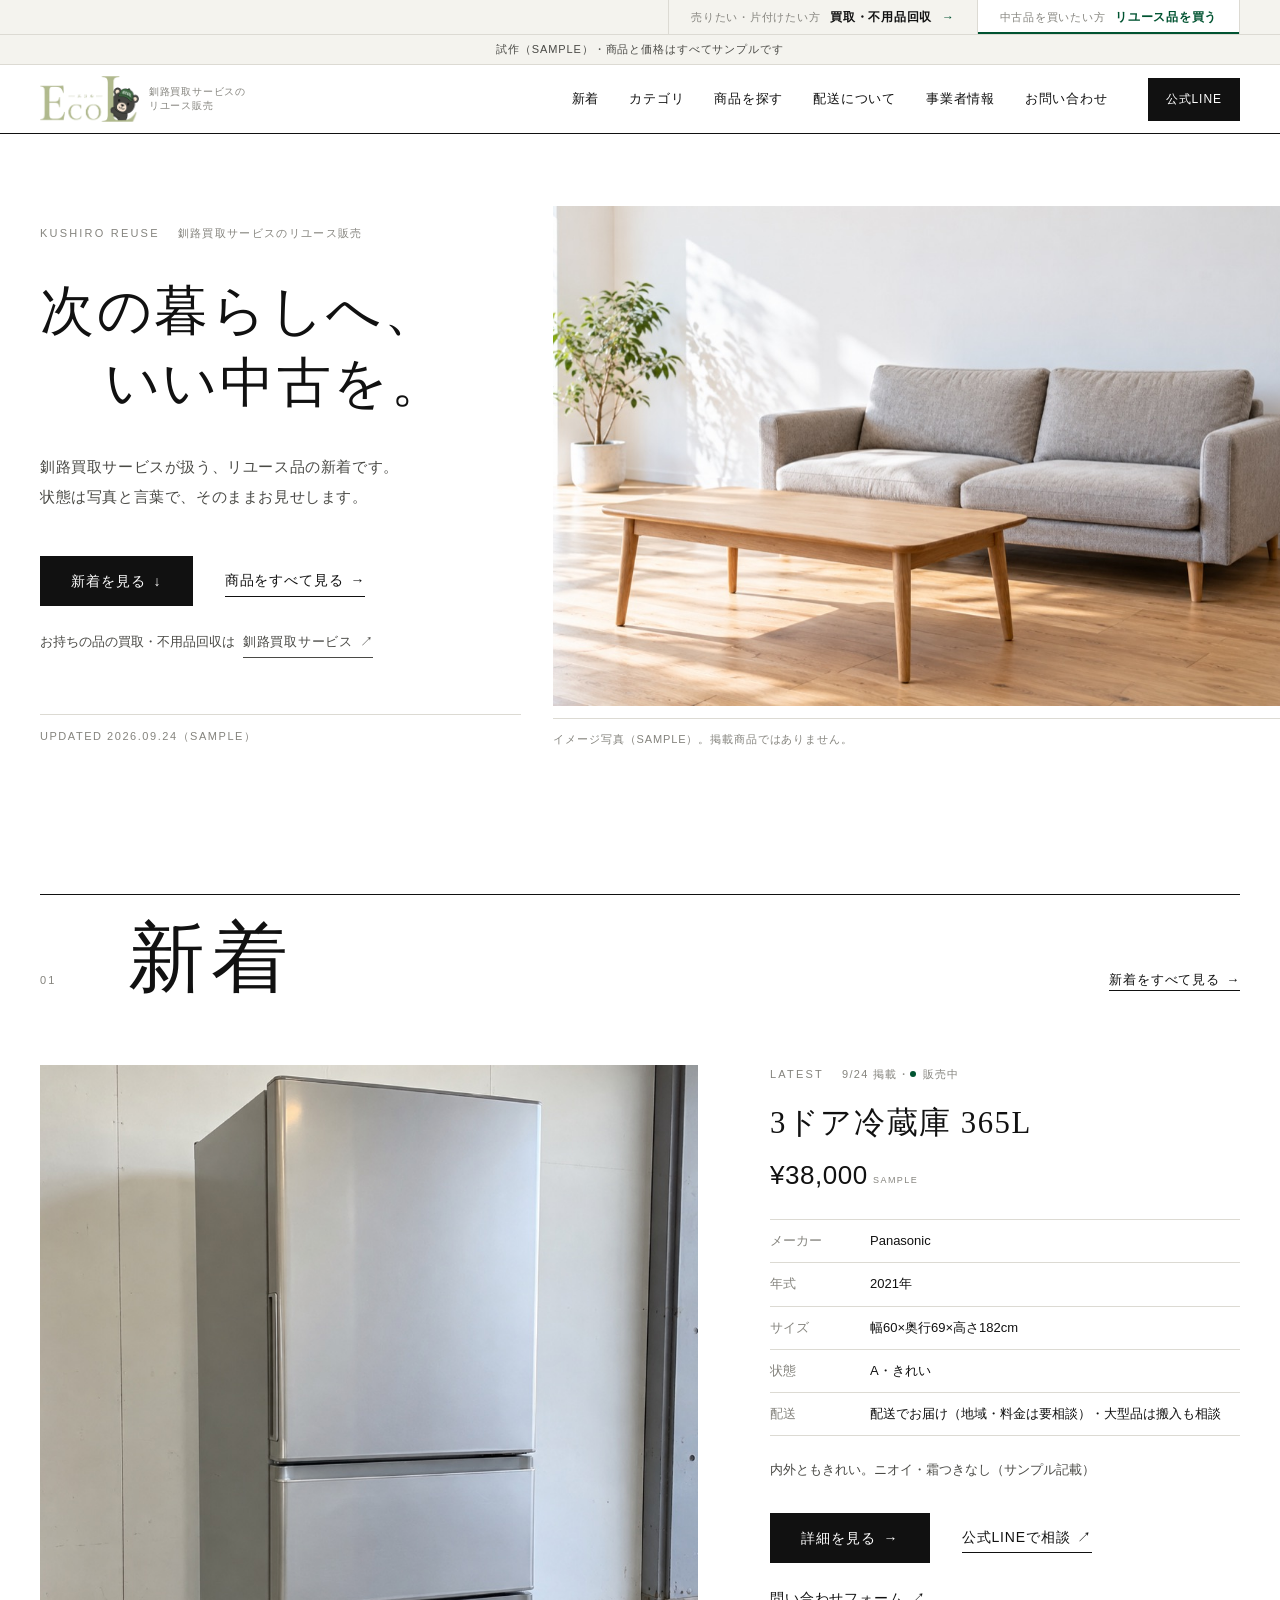
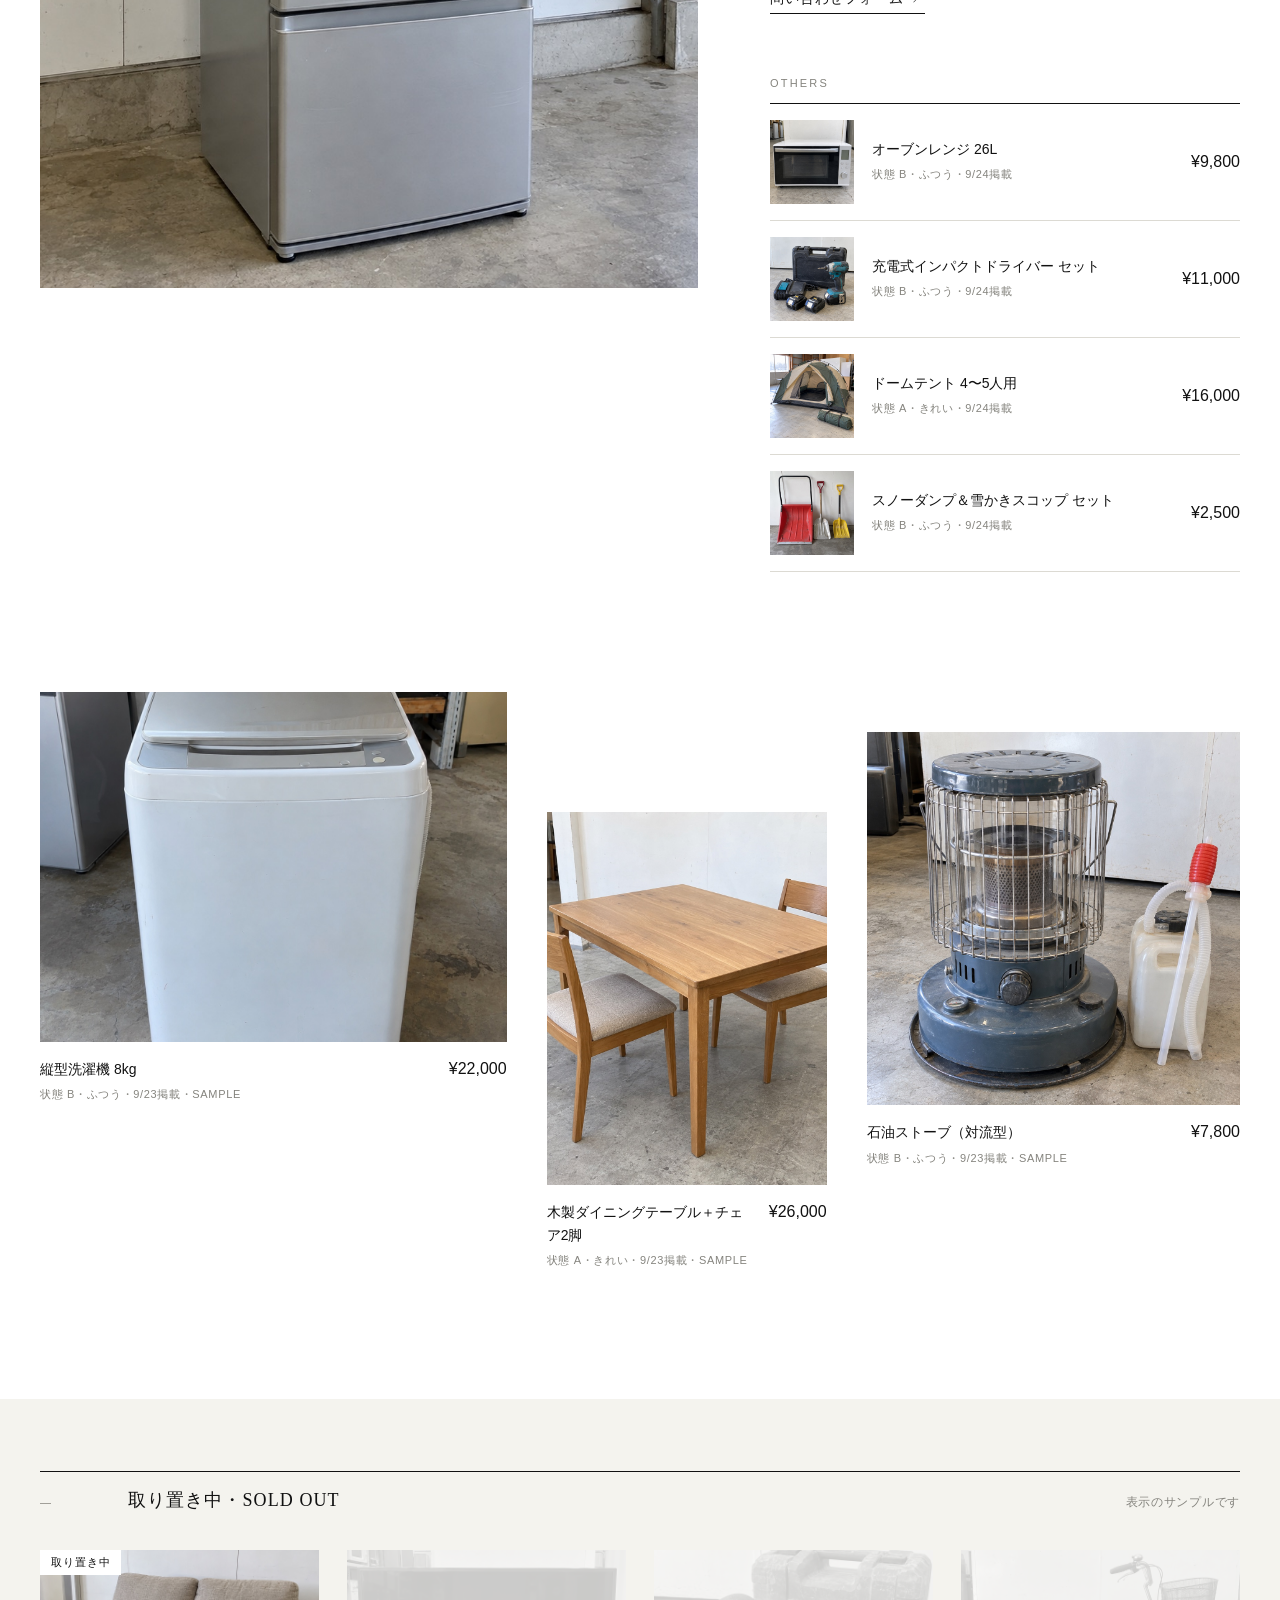
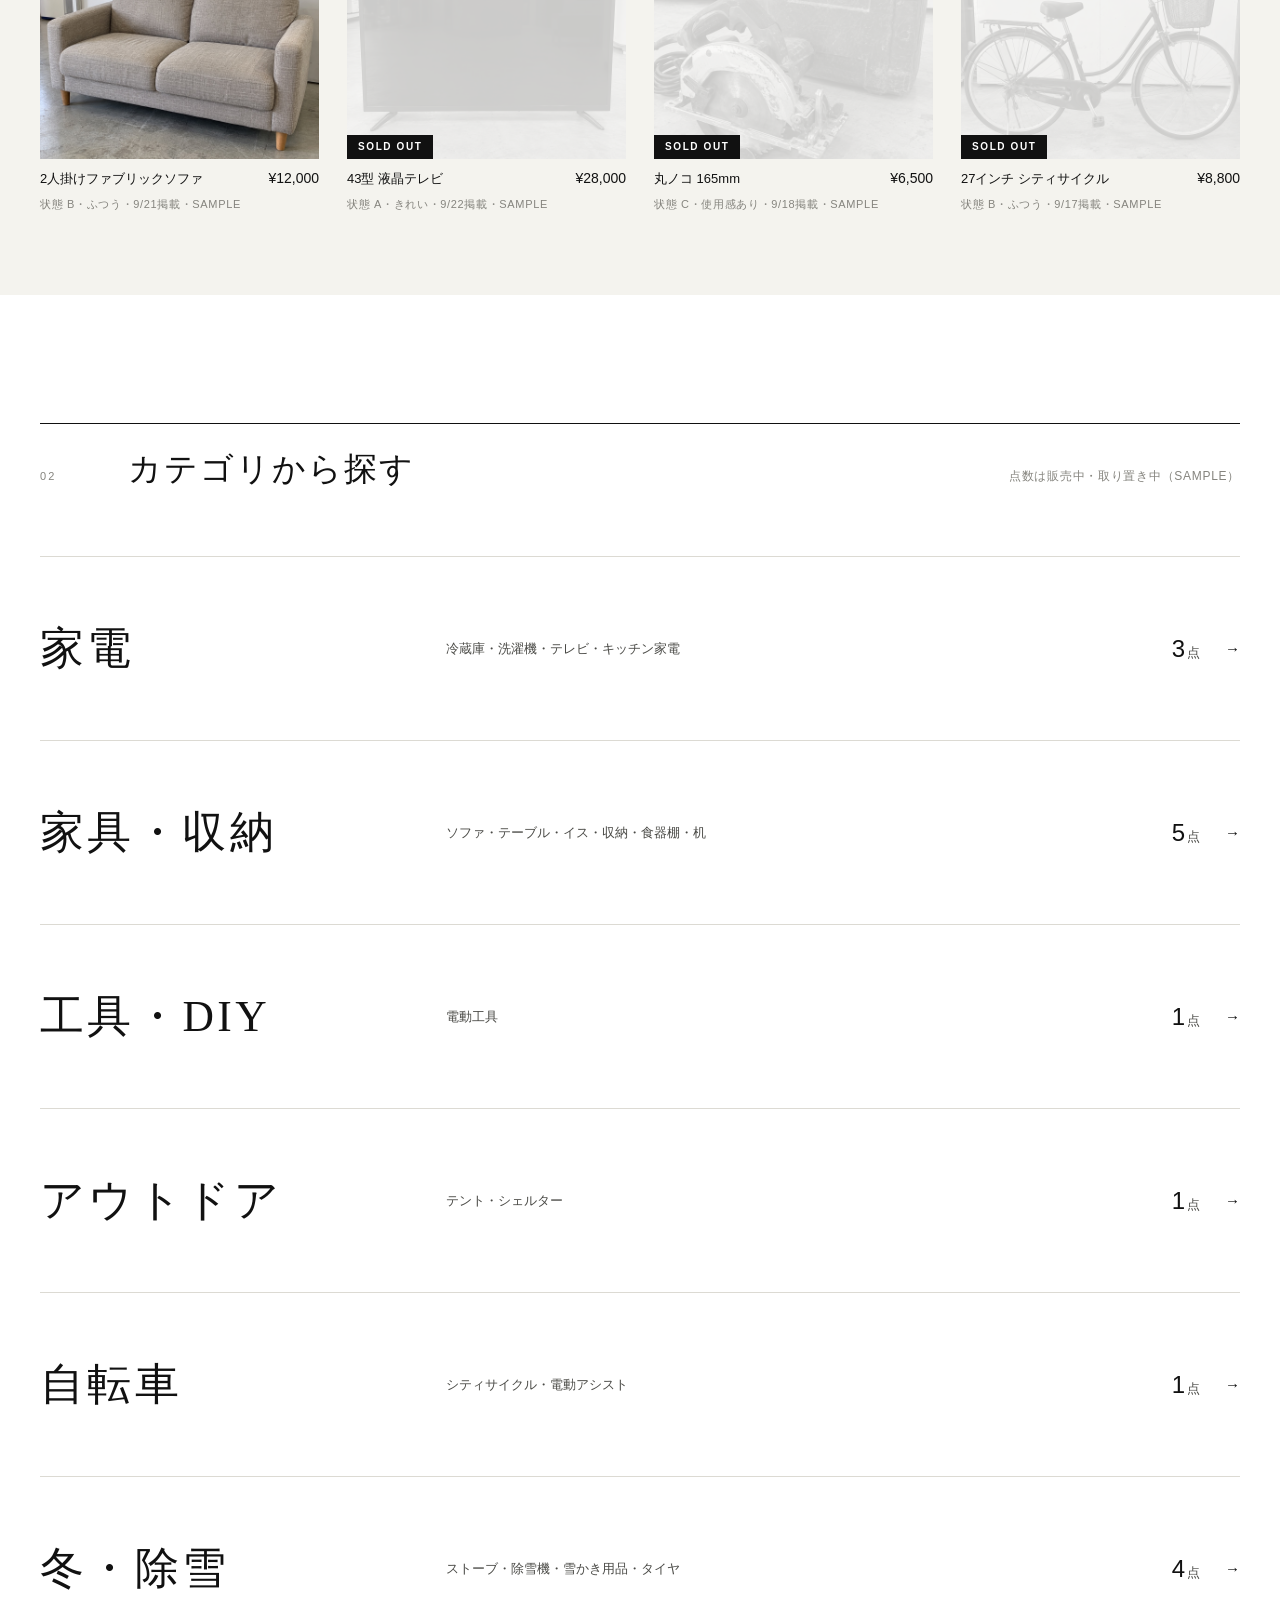
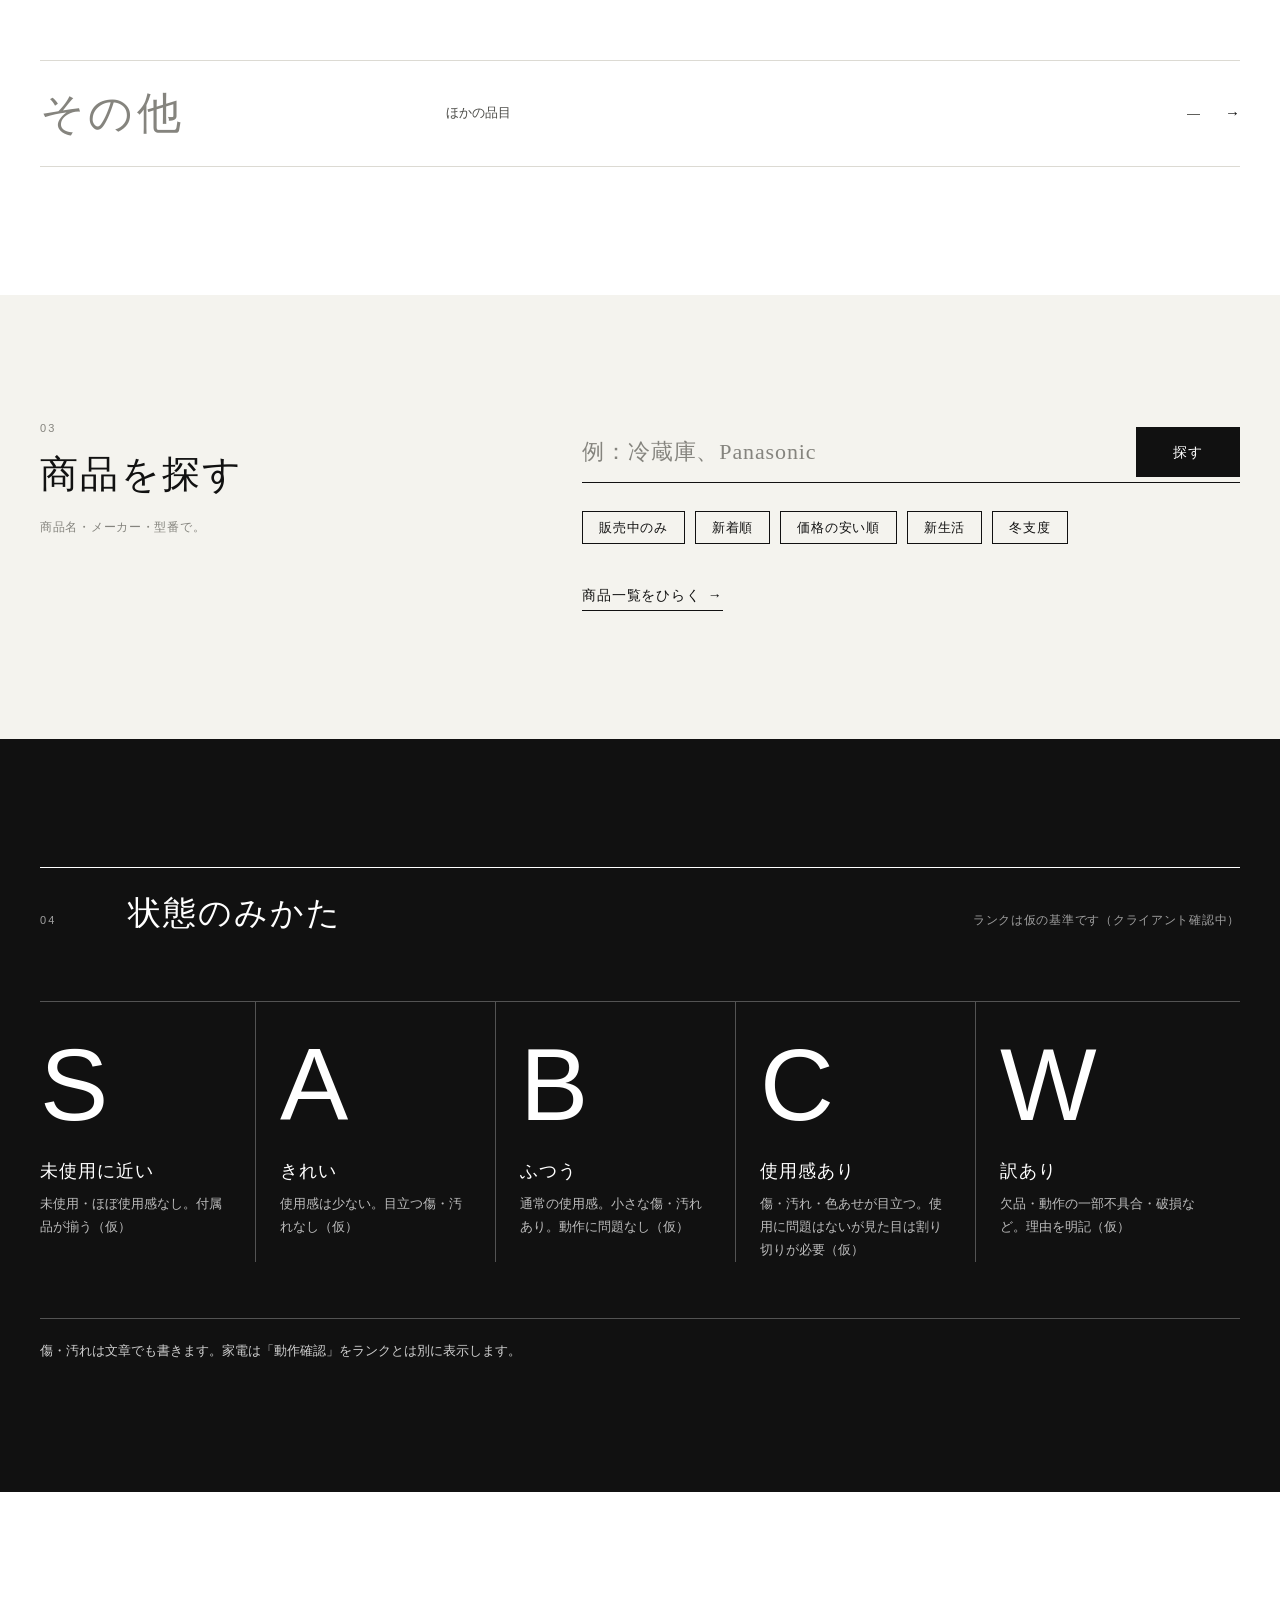
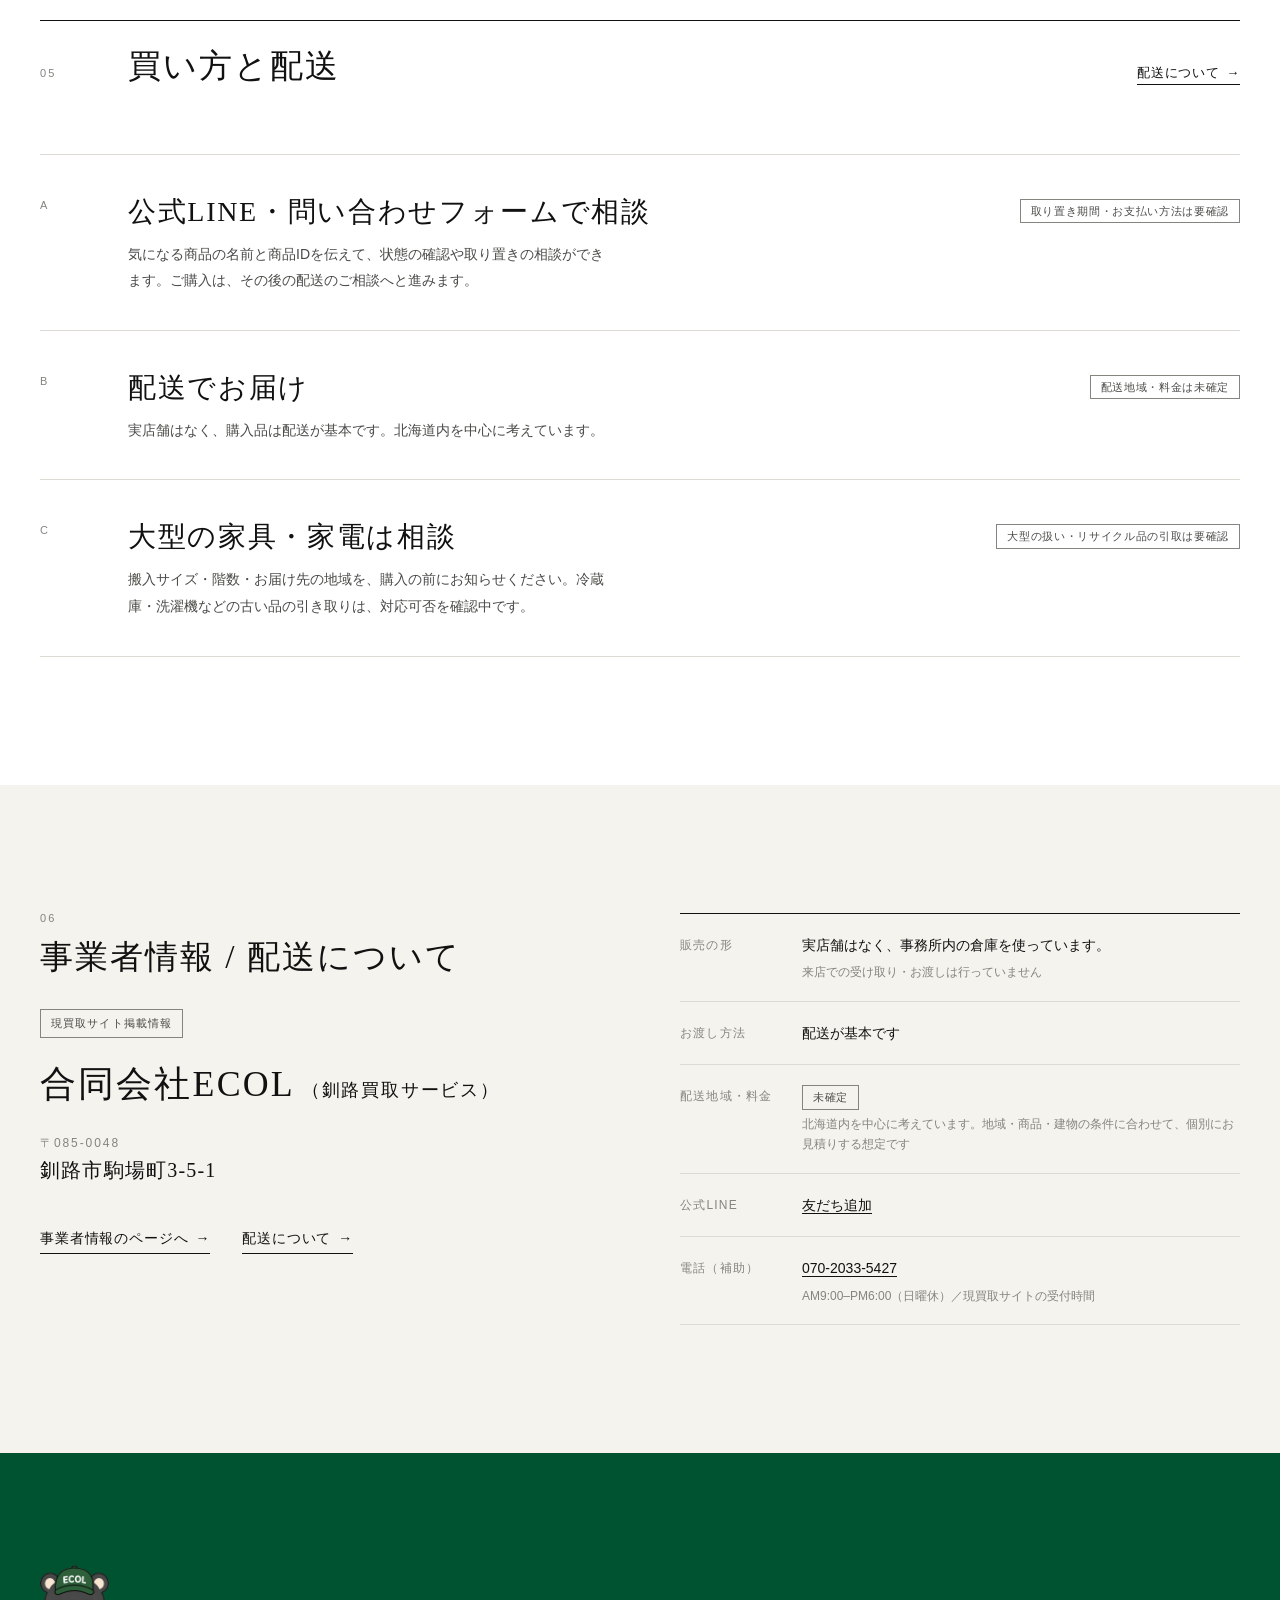
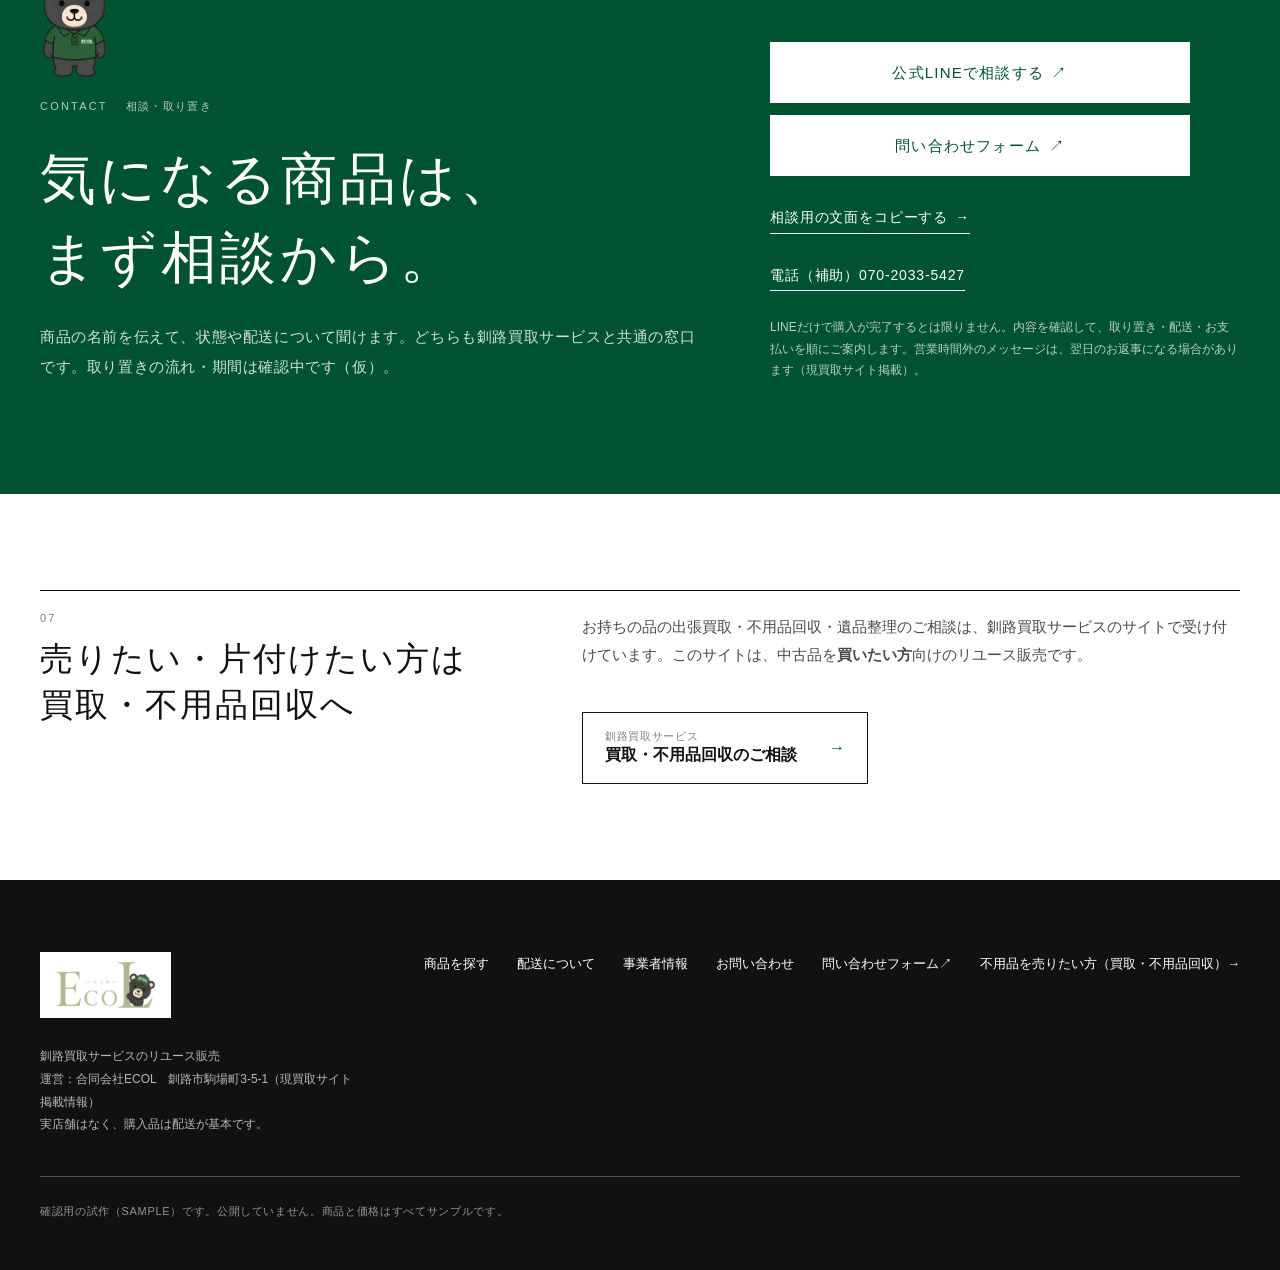
==== commit 9c623e2b: "Replace bird logo with client ECOL bear, add buy/sell site switch Co-Authored-By: Claude Opus 5.5 (1" ====
--- a/b/index.html
+++ b/b/index.html
@@ -6,15 +6,24 @@
 <meta name="robots" content="noindex,nofollow">
 <title>ECOL（エコル）｜釧路買取サービスのリユース販売【確認用の試作・SAMPLE】</title>
 <meta name="description" content="釧路買取サービスに付随するリユース販売ページの確認用の試作です。商品と価格はすべてサンプルです。">
+<link rel="icon" type="image/png" href="../img/brand/favicon-64.png">
+<link rel="apple-touch-icon" href="../img/brand/apple-touch-icon.png">
 <link rel="stylesheet" href="style.css">
 </head>
 <body>
 
+<nav class="site-switch" aria-label="ECOLのサイト切り替え">
+  <div class="wrap sw-in">
+    <a class="sw" href="https://shi-96.github.io/ecol-kaitori-site/"><small>売りたい・片付けたい方</small><b>買取・不用品回収</b><span class="arw" aria-hidden="true">→</span></a>
+    <a class="sw is-current" href="./" aria-current="page"><small>中古品を買いたい方</small><b>リユース品を買う</b></a>
+  </div>
+</nav>
+
 <p class="sample-bar">試作（SAMPLE）・商品と価格はすべてサンプルです</p>
 
 <header class="hd" id="top">
   <div class="wrap hd-in">
-    <a class="logo" href="./" aria-label="ECOL リユース販売 トップへ"><span class="logo-m">ECOL</span><span class="logo-s">釧路買取サービスの<br>リユース販売</span></a>
+    <a class="logo" href="./" aria-label="ECOL リユース販売 トップへ"><picture><source srcset="../img/brand/ecol-logo.webp" type="image/webp"><img class="logo-img" src="../img/brand/ecol-logo.png" width="430" height="200" alt="ECOL（エコル）"></picture><span class="logo-s">釧路買取サービスの<br>リユース販売</span></a>
     <nav class="gnav" id="gnav" aria-label="メインメニュー">
       <a href="#new">新着</a>
       <a href="#category">カテゴリ</a>
@@ -22,9 +31,8 @@
       <a href="../guide/">配送について</a>
       <a href="../store/">事業者情報</a>
       <a href="../contact/">お問い合わせ</a>
-      <a class="gnav-ext" href="https://kushiro.kaitoriok.com/" target="_blank" rel="noopener">買取・不用品回収はこちら ↗</a>
+      <a class="gnav-ext" href="https://shi-96.github.io/ecol-kaitori-site/">不用品を売りたい方（買取・不用品回収）→</a>
     </nav>
-    <a class="hd-ext" href="https://kushiro.kaitoriok.com/" target="_blank" rel="noopener">買取・不用品回収はこちら<span class="arw" aria-hidden="true">↗</span></a>
     <a class="hd-line" href="https://lin.ee/YkisLc0" target="_blank" rel="noopener">公式LINE</a>
     <button class="menu-btn" type="button" aria-expanded="false" aria-controls="gnav">メニュー</button>
   </div>
@@ -44,7 +52,7 @@
         <a class="btn" href="#new">新着を見る<span class="arw" aria-hidden="true">↓</span></a>
         <a class="tl" href="../products/">商品をすべて見る<span class="arw" aria-hidden="true">→</span></a>
       </div>
-      <p class="hero-buy">お持ちの品の買取・不用品回収は<a class="tl" href="https://kushiro.kaitoriok.com/" target="_blank" rel="noopener">釧路買取サービス<span class="arw" aria-hidden="true">↗</span></a></p>
+      <p class="hero-buy">お持ちの品の買取・不用品回収は<a class="tl" href="https://shi-96.github.io/ecol-kaitori-site/" target="_blank" rel="noopener">釧路買取サービス<span class="arw" aria-hidden="true">↗</span></a></p>
       <p class="upd" data-updated></p>
     </div>
     <figure class="hero-fig">
@@ -195,6 +203,7 @@
 <section class="sec sec--green line-sec" id="line">
   <div class="wrap line-in">
     <div>
+      <picture><source srcset="../img/brand/ecol-kuma.webp" type="image/webp"><img class="line-kuma" src="../img/brand/ecol-kuma.png" width="297" height="480" alt="ECOLのクマ" loading="lazy"></picture>
       <p class="eyebrow eyebrow--inv"><span>CONTACT</span><span>相談・取り置き</span></p>
       <h2>気になる商品は、<br>まず相談から。</h2>
       <p class="lead lead--inv">商品の名前を伝えて、状態や配送について聞けます。どちらも釧路買取サービスと共通の窓口です。取り置きの流れ・期間は確認中です（仮）。</p>
@@ -216,11 +225,11 @@
   <div class="wrap buy">
     <div>
       <span class="no">07</span>
-      <h2>買取・不用品回収は<br>釧路買取サービスへ</h2>
+      <h2>売りたい・片付けたい方は<br>買取・不用品回収へ</h2>
     </div>
     <div>
-      <p>不用品の買取・不用品回収のご相談は、釧路買取サービス（既存サイト）で受け付けています。このリユース販売は、その販売ページです。</p>
-      <a class="tl" href="https://kushiro.kaitoriok.com/" target="_blank" rel="noopener">買取・不用品回収はこちら（別タブ）<span class="arw" aria-hidden="true">↗</span></a>
+      <p>お持ちの品の出張買取・不用品回収・遺品整理のご相談は、釧路買取サービスのサイトで受け付けています。このサイトは、中古品を<b>買いたい方</b>向けのリユース販売です。</p>
+      <a class="btn-sell" href="https://shi-96.github.io/ecol-kaitori-site/"><span><small>釧路買取サービス</small>買取・不用品回収のご相談</span><span class="arw" aria-hidden="true">→</span></a>
     </div>
   </div>
 </section>
@@ -231,7 +240,7 @@
 <footer class="ft">
   <div class="wrap ft-in">
     <div class="ft-brand">
-      <span class="logo-m">ECOL</span>
+      <span class="ft-logo"><picture><source srcset="../img/brand/ecol-logo.webp" type="image/webp"><img src="../img/brand/ecol-logo.png" width="430" height="200" alt="ECOL（エコル）" loading="lazy"></picture></span>
       <p>釧路買取サービスのリユース販売<br>運営：合同会社ECOL　釧路市駒場町3-5-1（現買取サイト掲載情報）<br>実店舗はなく、購入品は配送が基本です。</p>
     </div>
     <nav class="ft-nav" aria-label="フッター">
@@ -240,7 +249,7 @@
       <a href="../store/">事業者情報</a>
       <a href="../contact/">お問い合わせ</a>
       <a href="https://kushiro.kaitoriok.com/#ask" target="_blank" rel="noopener">問い合わせフォーム↗</a>
-      <a href="https://kushiro.kaitoriok.com/" target="_blank" rel="noopener">買取・不用品回収↗</a>
+      <a href="https://shi-96.github.io/ecol-kaitori-site/">不用品を売りたい方（買取・不用品回収）→</a>
     </nav>
     <p class="ft-note">確認用の試作（SAMPLE）です。公開していません。商品と価格はすべてサンプルです。</p>
   </div>
--- a/b/style.css
+++ b/b/style.css
@@ -353,6 +353,41 @@
   .sh--lg h2{font-size:38px}
 }
 
+/* ---------- 2サイト切り替え・ブランド（2026-10-09） ---------- */
+.site-switch{background:var(--paper);border-bottom:1px solid var(--line)}
+.sw-in{display:flex;justify-content:flex-end}
+.sw{display:flex;align-items:center;gap:10px;padding:9px 22px;font-size:12px;line-height:1.35;letter-spacing:.06em;color:var(--ink-2);border-left:1px solid var(--line);transition:background .3s}
+.sw:last-child{border-right:1px solid var(--line)}
+.sw small{font-size:11px;color:var(--mute)}
+.sw b{font-weight:600;color:var(--ink)}
+.sw .arw{margin-left:0;color:var(--green)}
+.sw:not(.is-current):hover{background:var(--white)}
+.sw:not(.is-current):hover .arw{transform:translateX(3px)}
+.sw.is-current{background:var(--white);box-shadow:inset 0 -2px 0 var(--green)}
+.sw.is-current b{color:var(--green)}
+.logo{align-items:center}
+.logo picture{display:block;flex:none}
+.logo-img{height:46px;width:auto}
+.line-kuma{height:112px;width:auto;margin-bottom:24px}
+.ft-logo{display:inline-block;background:var(--white);padding:10px 16px}
+.ft-logo img{height:46px;width:auto}
+.btn-sell{display:inline-flex;align-items:center;justify-content:space-between;gap:24px;margin-top:20px;padding:16px 22px;border:1px solid var(--ink);font-size:16px;font-weight:600;line-height:1.4;transition:background .3s,color .3s}
+.btn-sell small{display:block;font-size:11px;font-weight:400;letter-spacing:.06em;color:var(--mute)}
+.btn-sell .arw{color:var(--green)}
+.btn-sell:hover{background:var(--green);color:var(--white);border-color:var(--green)}
+.btn-sell:hover small,.btn-sell:hover .arw{color:var(--white)}
+@media (max-width:820px){
+  .sw-in{width:100%}
+  .sw{flex:1 1 50%;flex-direction:column;align-items:flex-start;gap:0;padding:7px 12px;border:0;font-size:12.5px}
+  .sw:last-child{border:0}
+  .sw:first-child{border-right:1px solid var(--line)}
+  .sw small{font-size:10px}
+  .sw .arw{display:none}
+  .sw:not(.is-current) b::after{content:" →";color:var(--green)}
+  .logo-img{height:36px}
+  .line-kuma{height:88px;margin-bottom:16px}
+  .btn-sell{display:flex;width:100%}
+}
 @media (prefers-reduced-motion:reduce){
   html{scroll-behavior:auto}
   *,*::before,*::after{transition:none!important;animation:none!important}
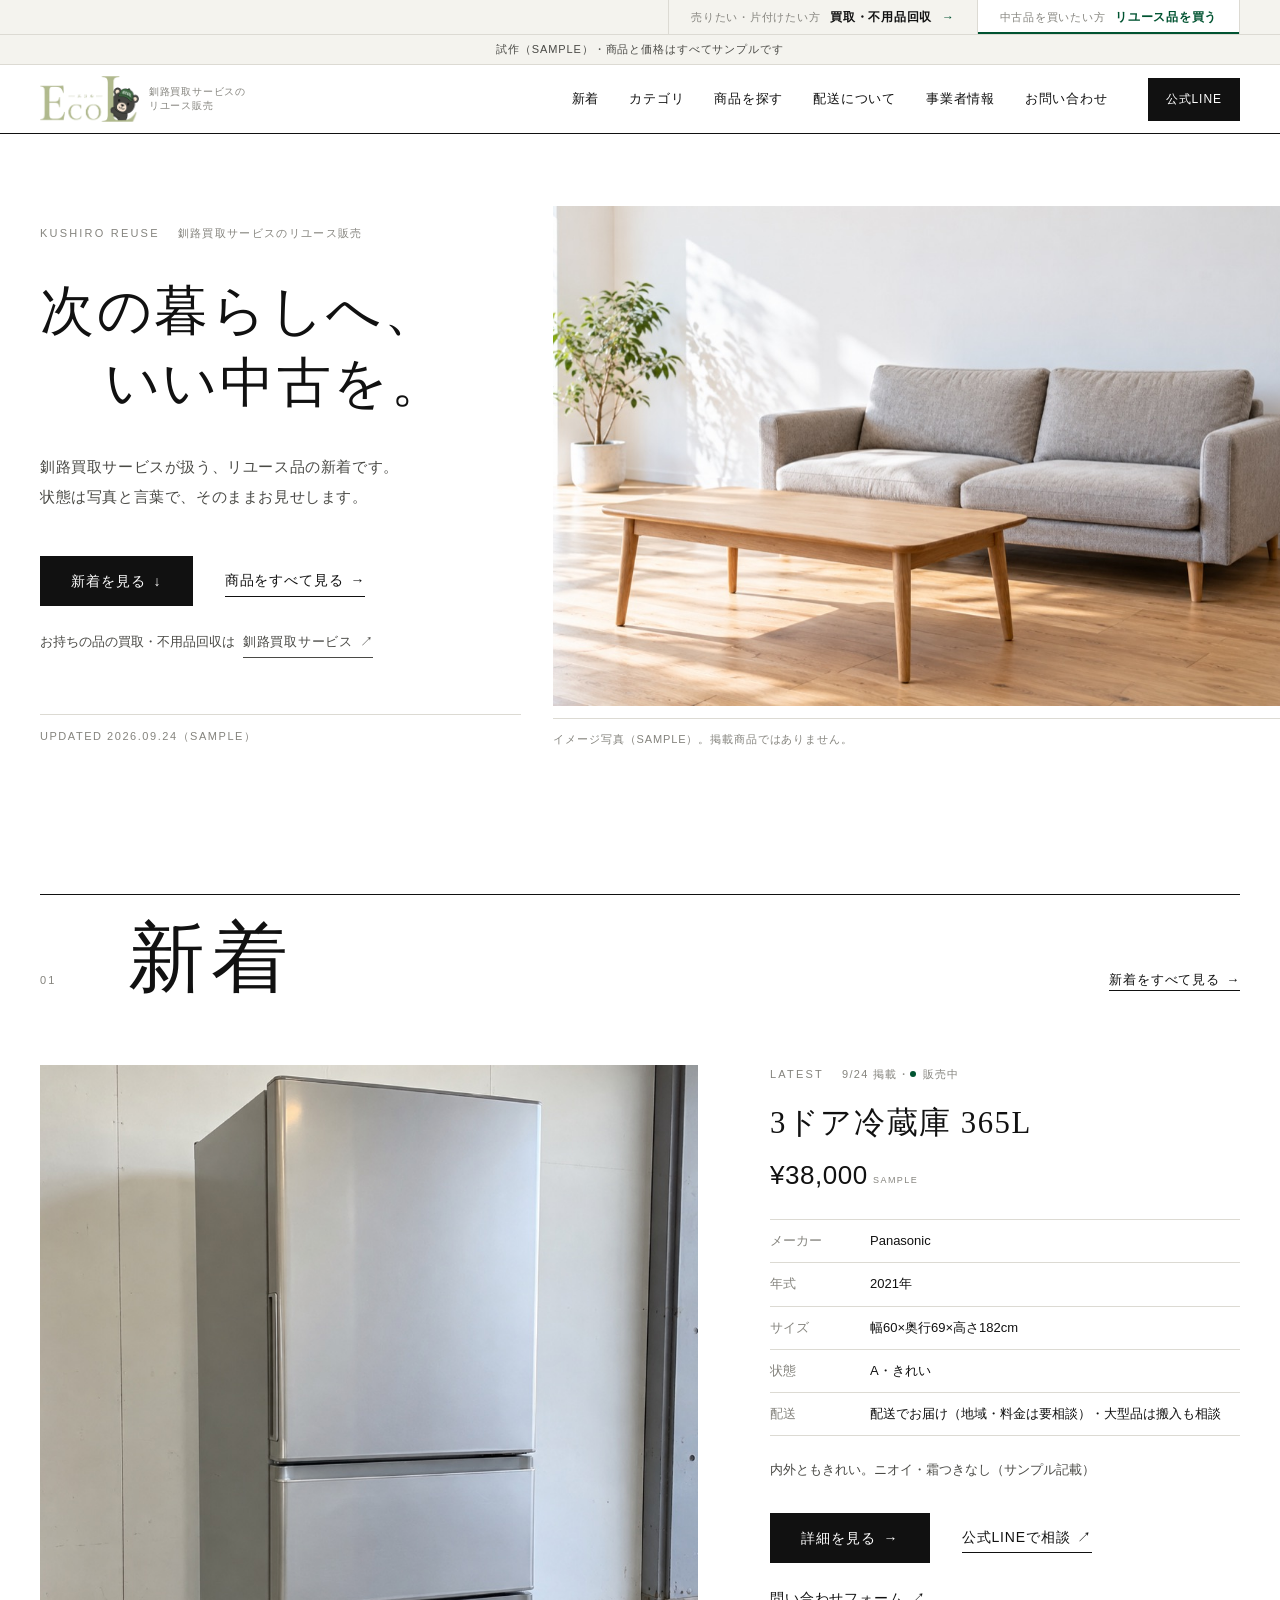
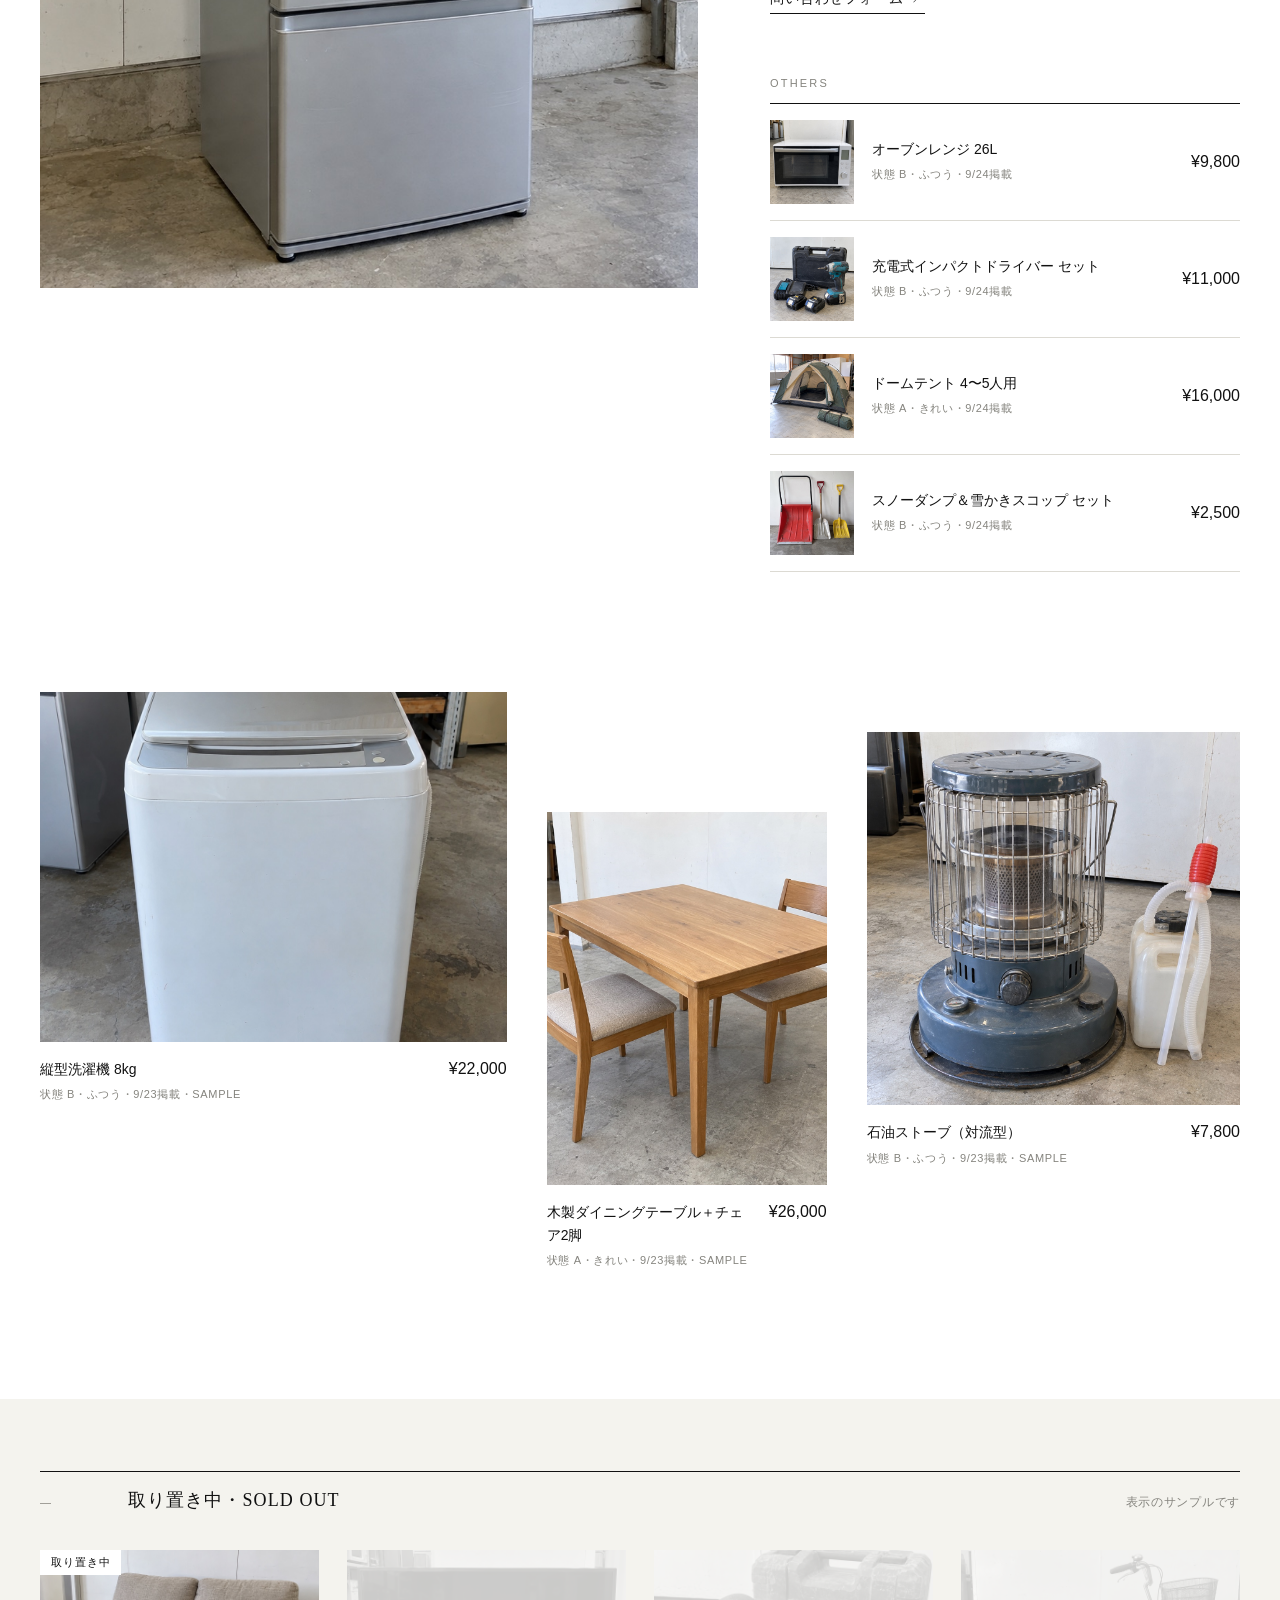
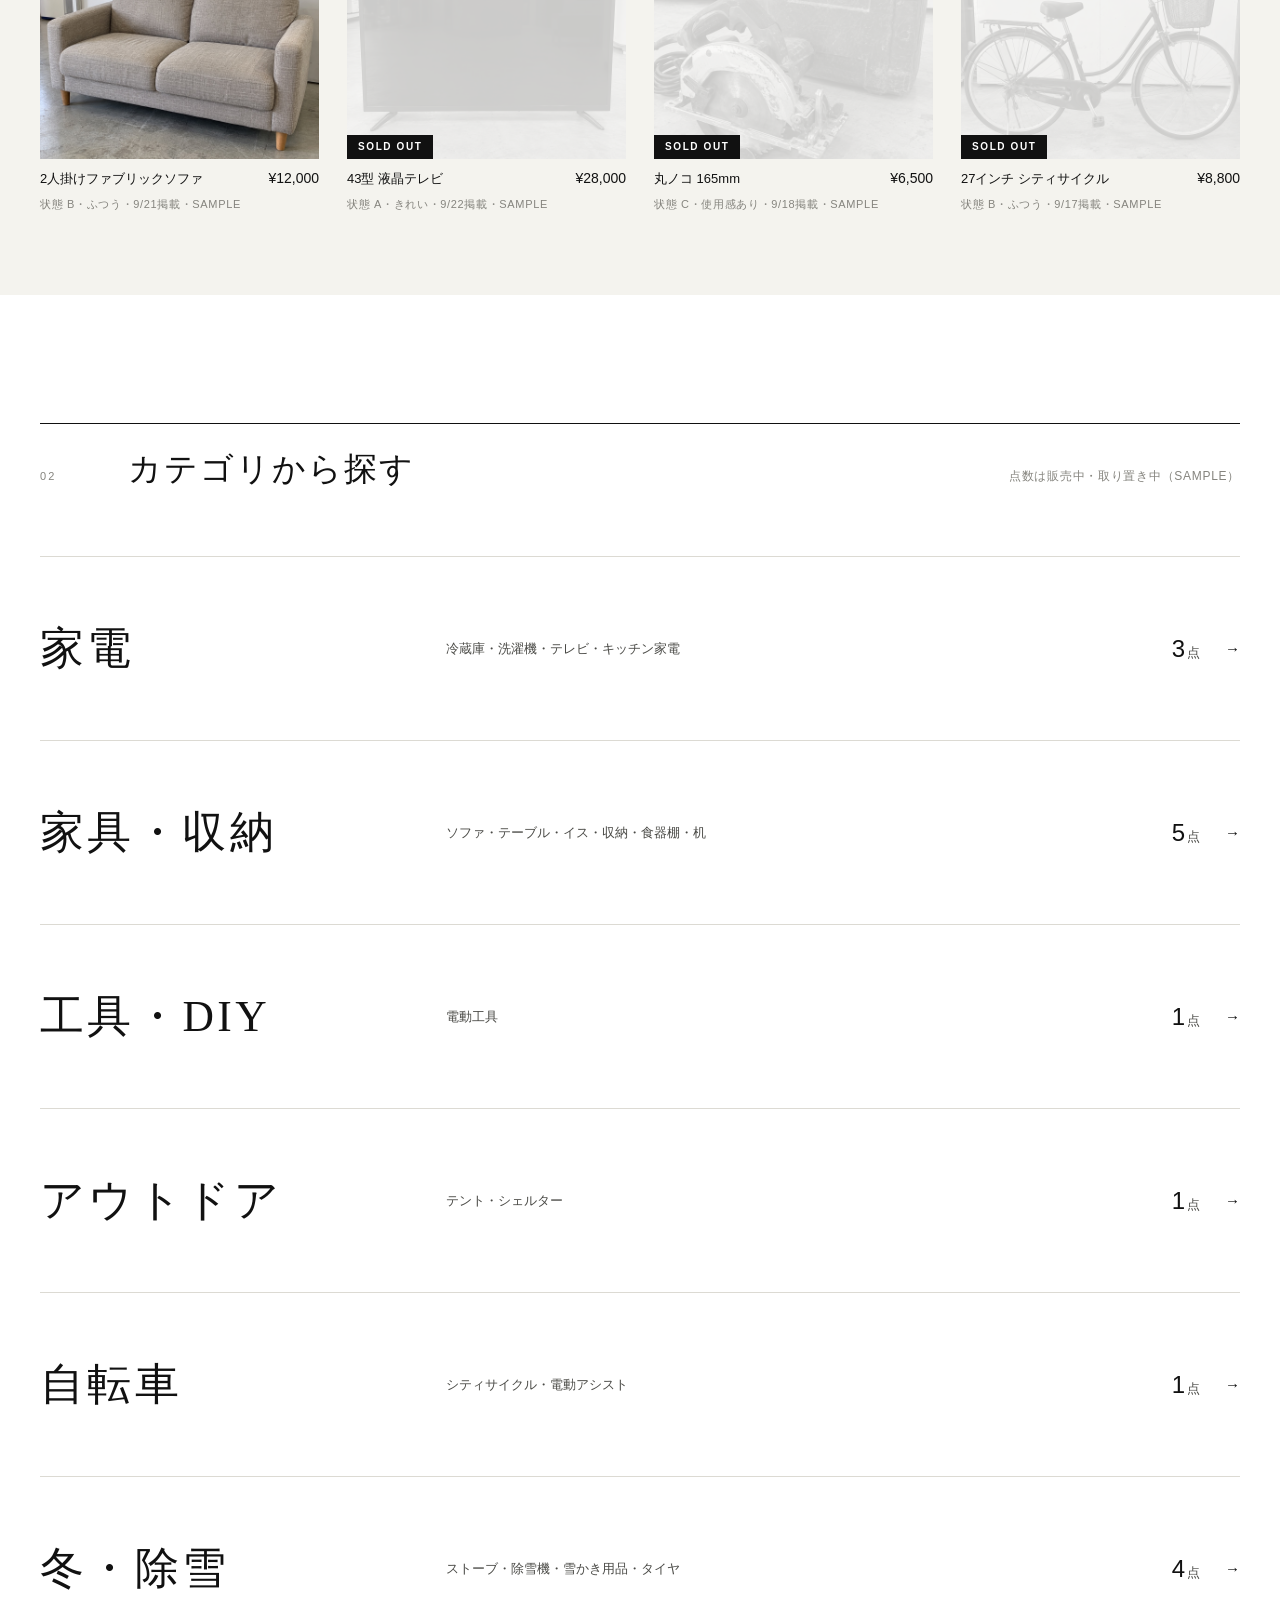
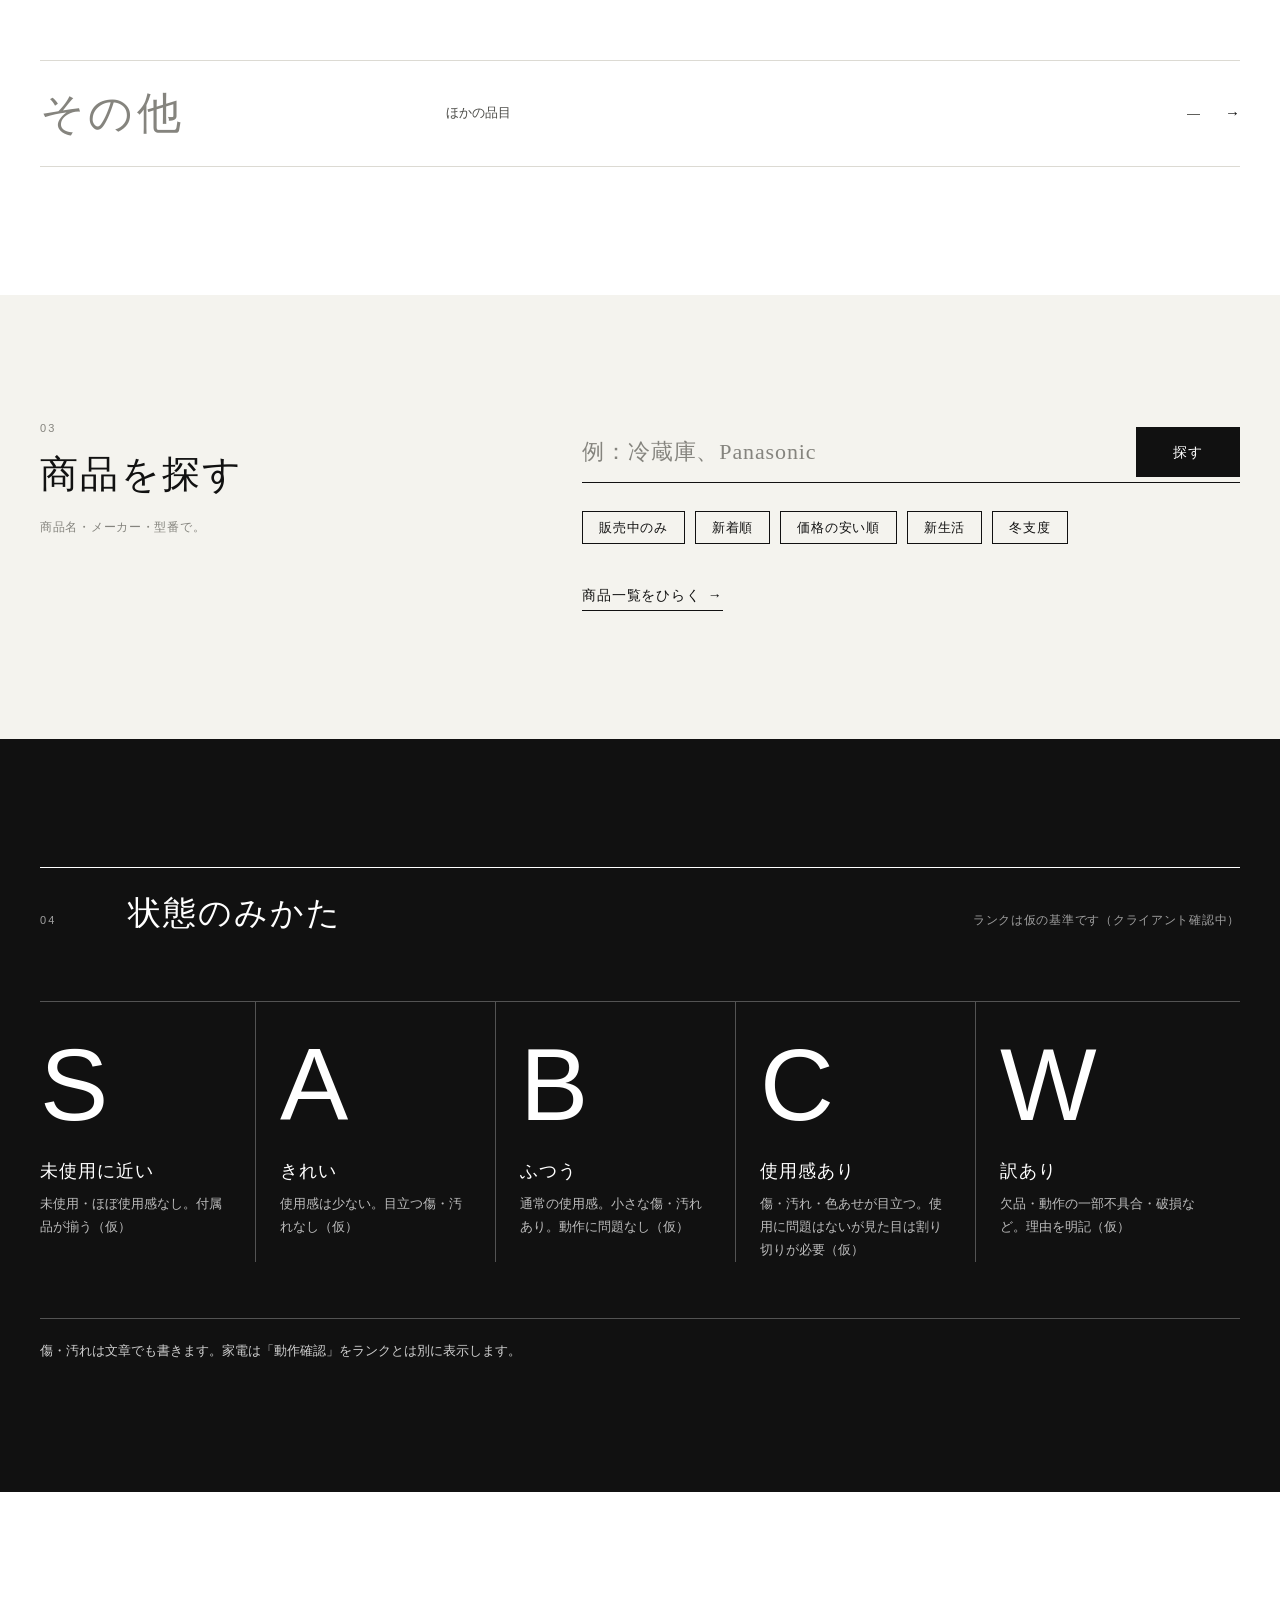
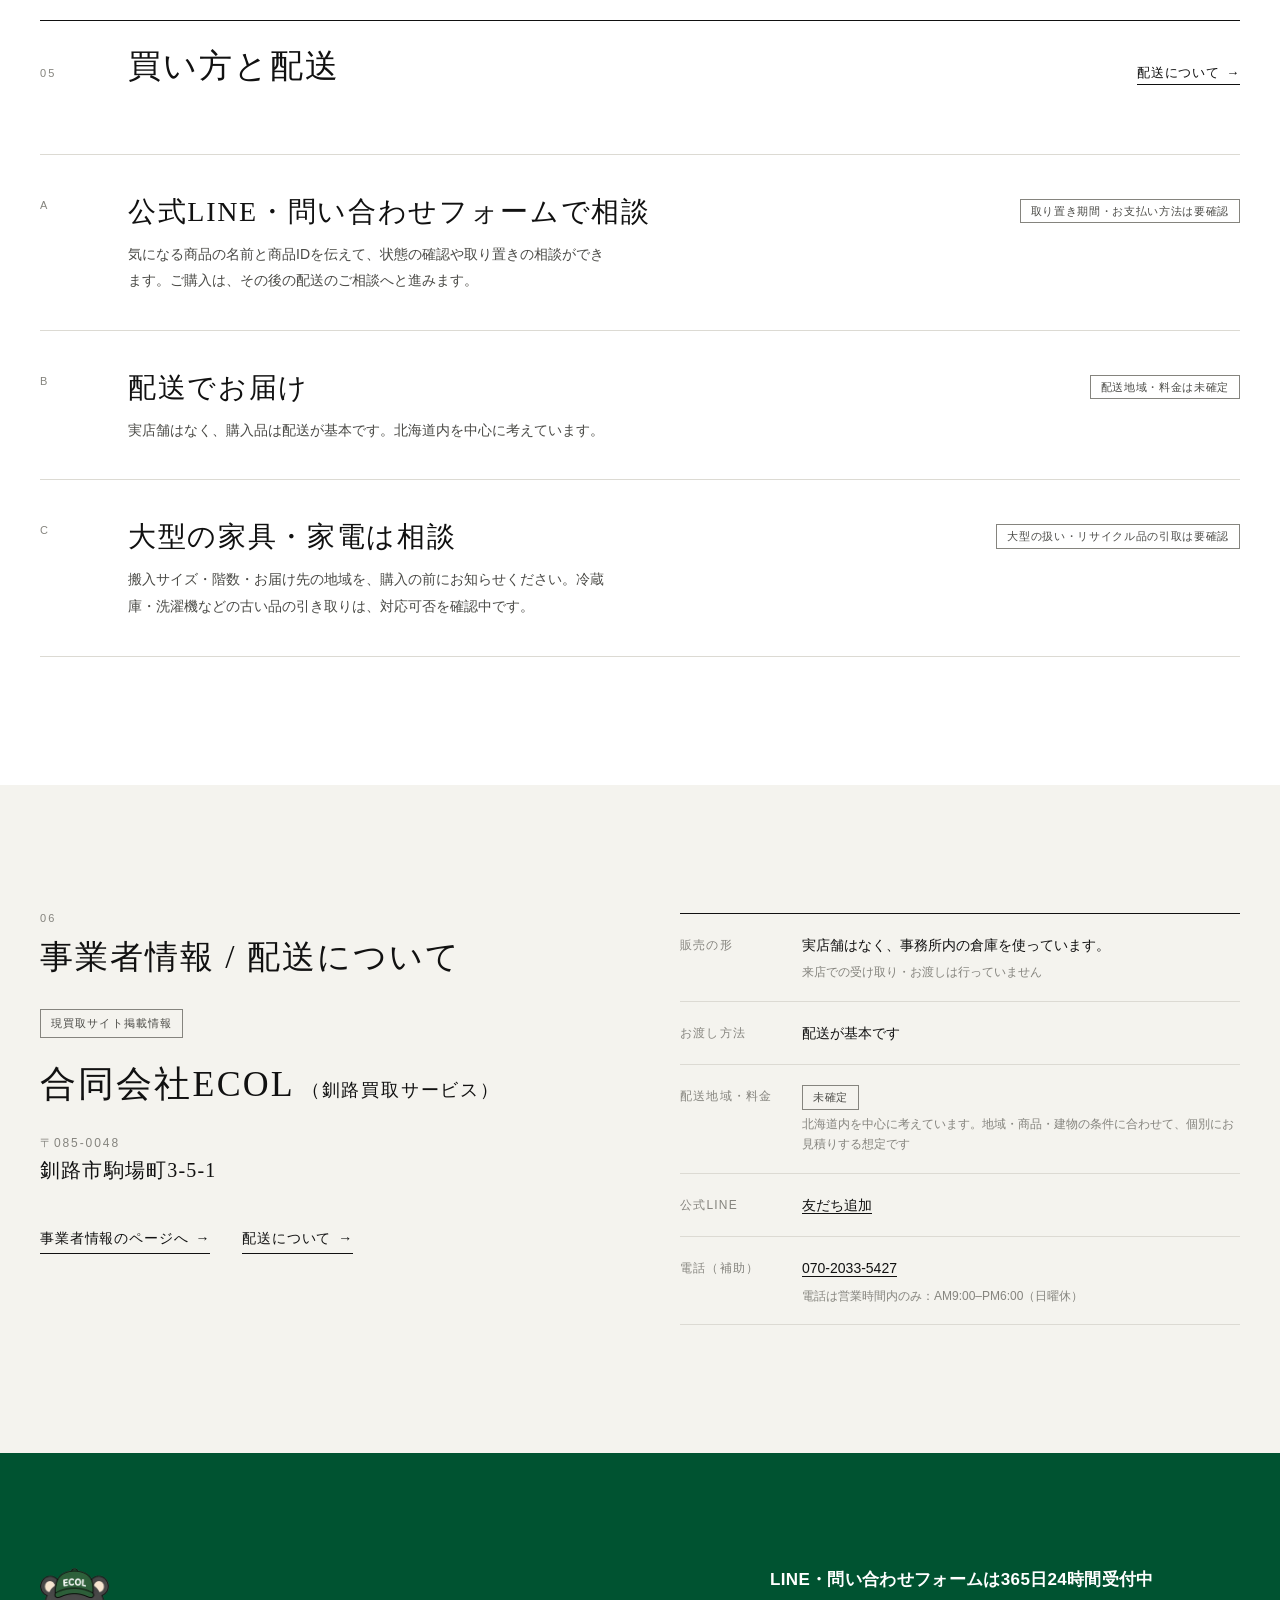
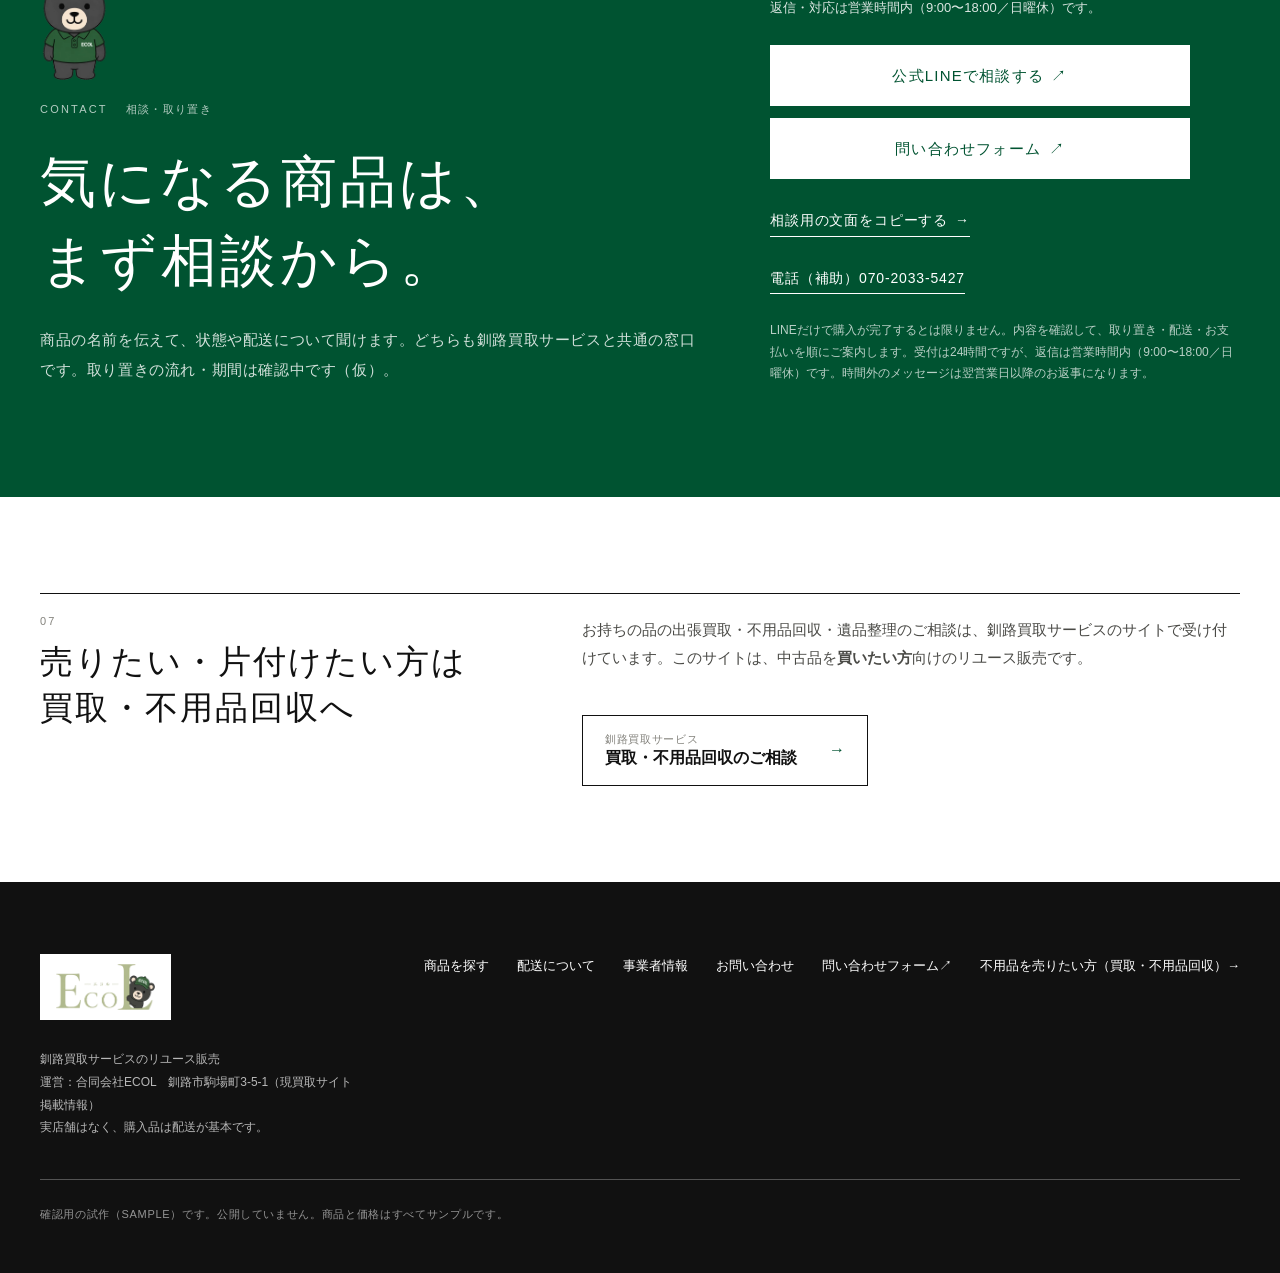
==== commit 2fad427b: "Add 365-day 24h reception notice (replies in business hours), fix mobile SAMPLE band wrap Co-Authore" ====
--- a/b/index.html
+++ b/b/index.html
@@ -194,7 +194,7 @@
       <div><dt>お渡し方法</dt><dd>配送が基本です</dd></div>
       <div><dt>配送地域・料金</dt><dd><span class="tbc">未確定</span><em>北海道内を中心に考えています。地域・商品・建物の条件に合わせて、個別にお見積りする想定です</em></dd></div>
       <div><dt>公式LINE</dt><dd><a href="https://lin.ee/YkisLc0" target="_blank" rel="noopener">友だち追加</a></dd></div>
-      <div><dt>電話（補助）</dt><dd><a href="tel:07020335427">070-2033-5427</a><em>AM9:00–PM6:00（日曜休）／現買取サイトの受付時間</em></dd></div>
+      <div><dt>電話（補助）</dt><dd><a href="tel:07020335427">070-2033-5427</a><em>電話は営業時間内のみ：AM9:00–PM6:00（日曜休）</em></dd></div>
     </dl>
   </div>
 </section>
@@ -209,13 +209,14 @@
       <p class="lead lead--inv">商品の名前を伝えて、状態や配送について聞けます。どちらも釧路買取サービスと共通の窓口です。取り置きの流れ・期間は確認中です（仮）。</p>
     </div>
     <div class="line-act">
+      <p class="accept-note"><b>LINE・問い合わせフォームは365日24時間受付中</b>返信・対応は営業時間内（9:00〜18:00／日曜休）です。</p>
       <div class="act-two">
         <a class="btn btn--inv" href="https://lin.ee/YkisLc0" target="_blank" rel="noopener">公式LINEで相談する<span class="arw" aria-hidden="true">↗</span></a>
         <a class="btn btn--inv" href="https://kushiro.kaitoriok.com/#ask" target="_blank" rel="noopener">問い合わせフォーム<span class="arw" aria-hidden="true">↗</span></a>
       </div>
       <a class="tl tl--inv" href="../contact/">相談用の文面をコピーする<span class="arw" aria-hidden="true">→</span></a>
       <a class="tl tl--inv" href="tel:07020335427">電話（補助）070-2033-5427</a>
-      <p class="fine">LINEだけで購入が完了するとは限りません。内容を確認して、取り置き・配送・お支払いを順にご案内します。営業時間外のメッセージは、翌日のお返事になる場合があります（現買取サイト掲載）。</p>
+      <p class="fine">LINEだけで購入が完了するとは限りません。内容を確認して、取り置き・配送・お支払いを順にご案内します。受付は24時間ですが、返信は営業時間内（9:00〜18:00／日曜休）です。時間外のメッセージは翌営業日以降のお返事になります。</p>
     </div>
   </div>
 </section>
--- a/b/style.css
+++ b/b/style.css
@@ -392,3 +392,8 @@
   html{scroll-behavior:auto}
   *,*::before,*::after{transition:none!important;animation:none!important}
 }
+
+/* 24時間受付の注記 */
+.accept-note{margin:0;font-size:13px;line-height:1.8;color:rgba(255,255,255,.86)}
+.accept-note b{display:block;font-size:17px;font-weight:700;color:#fff;letter-spacing:.02em}
+@media (max-width:640px){.accept-note b{font-size:15.5px}}
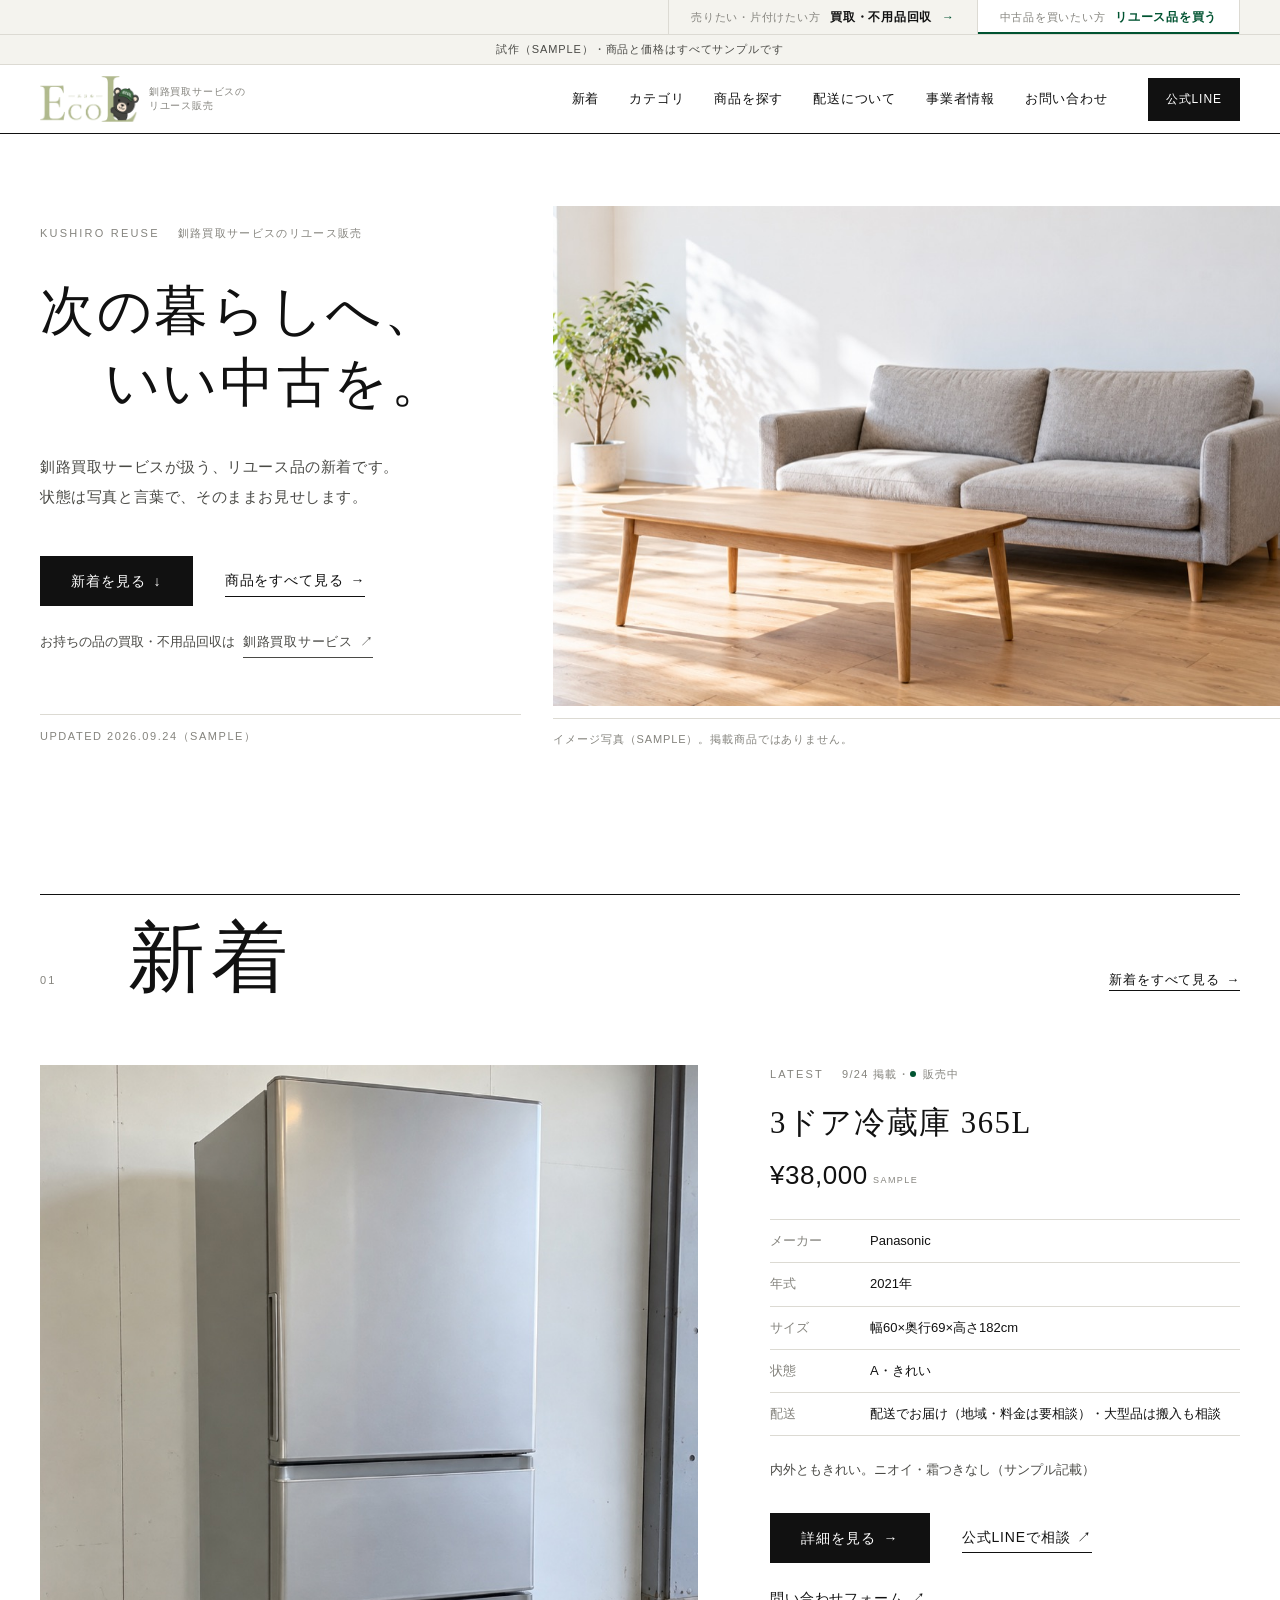
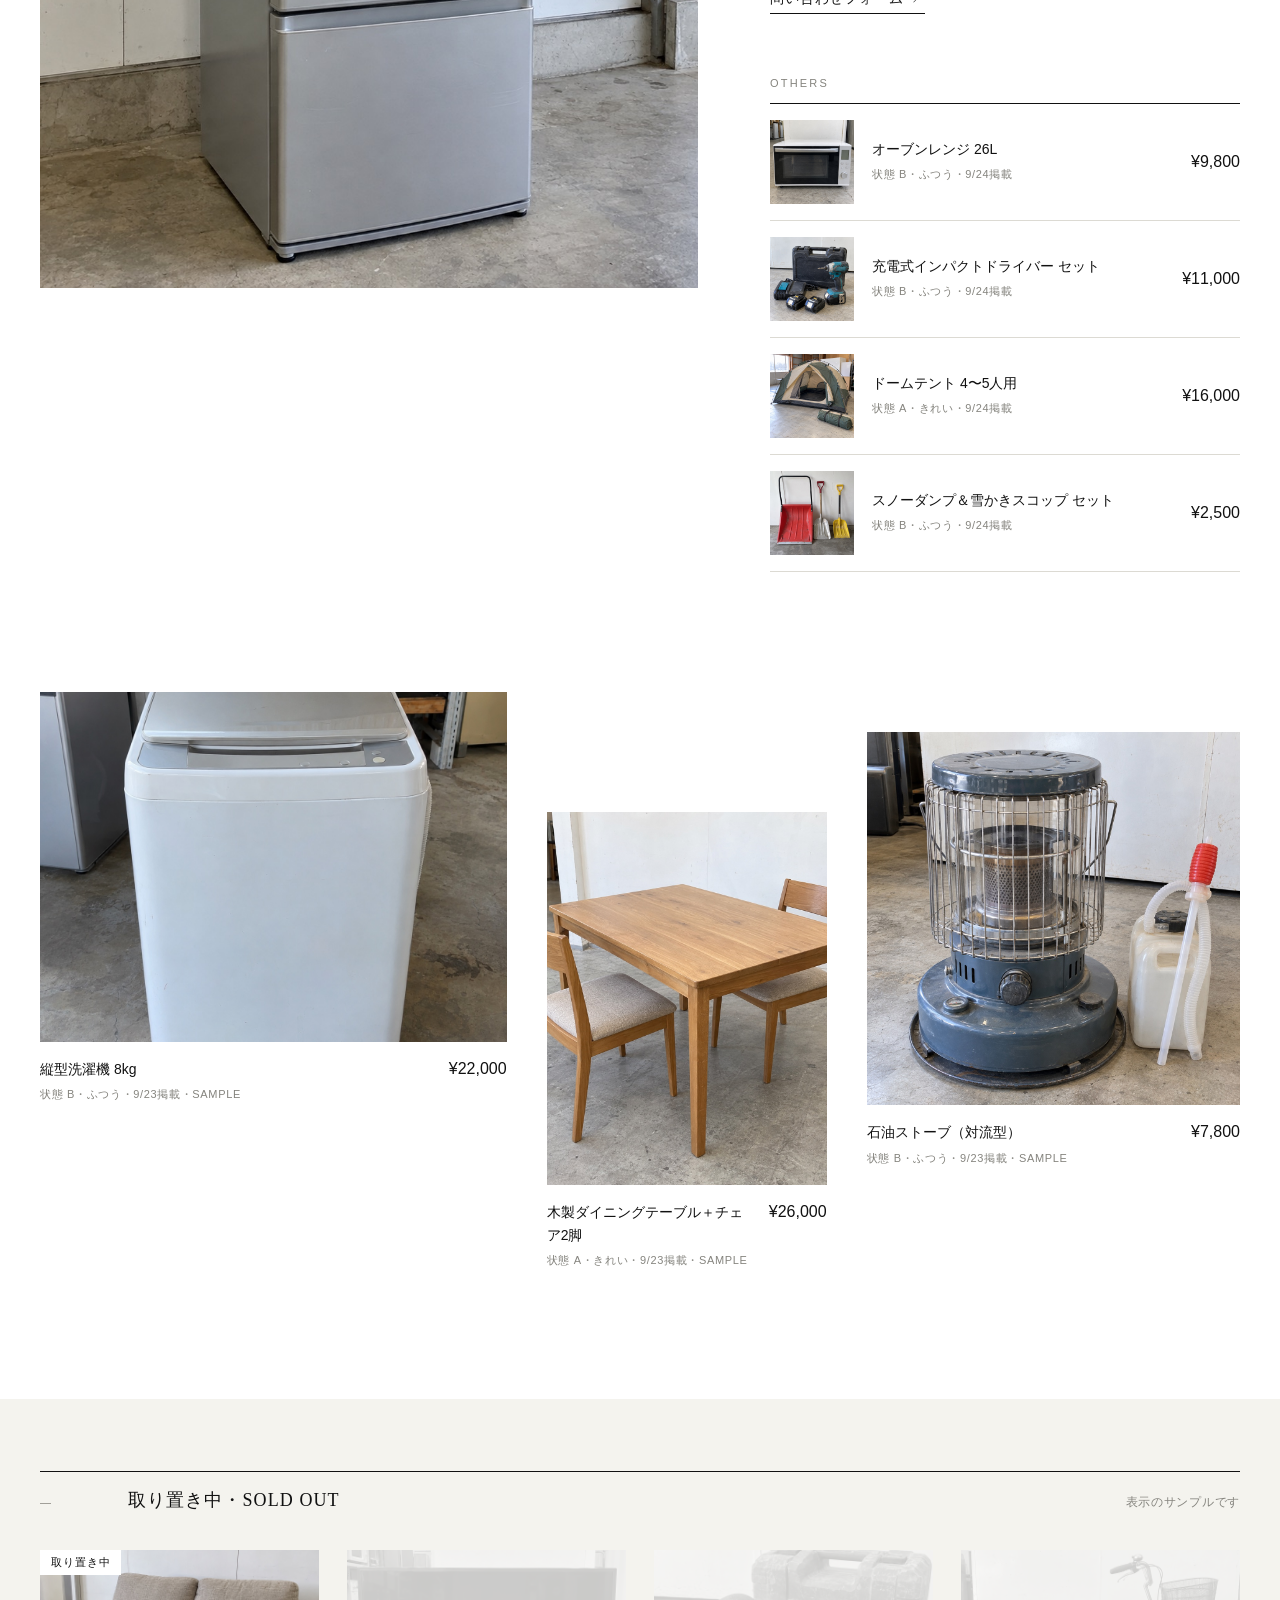
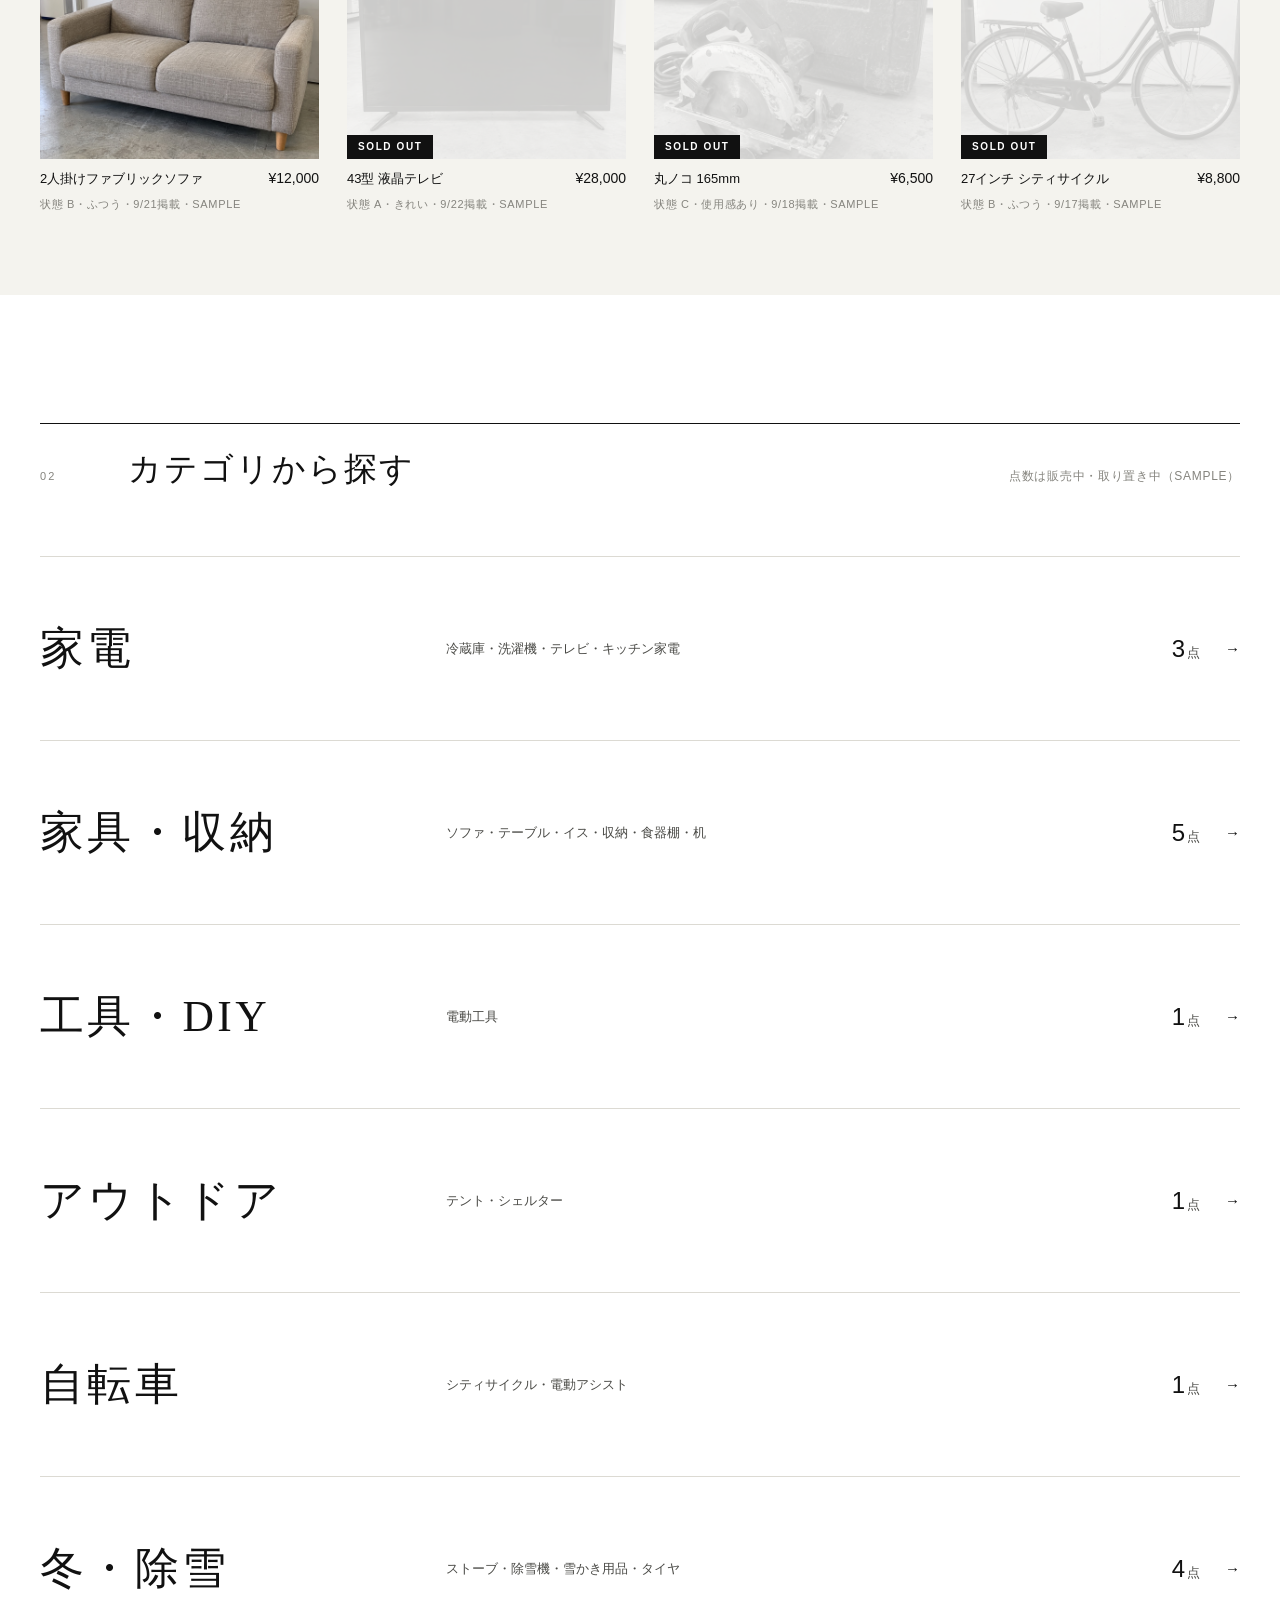
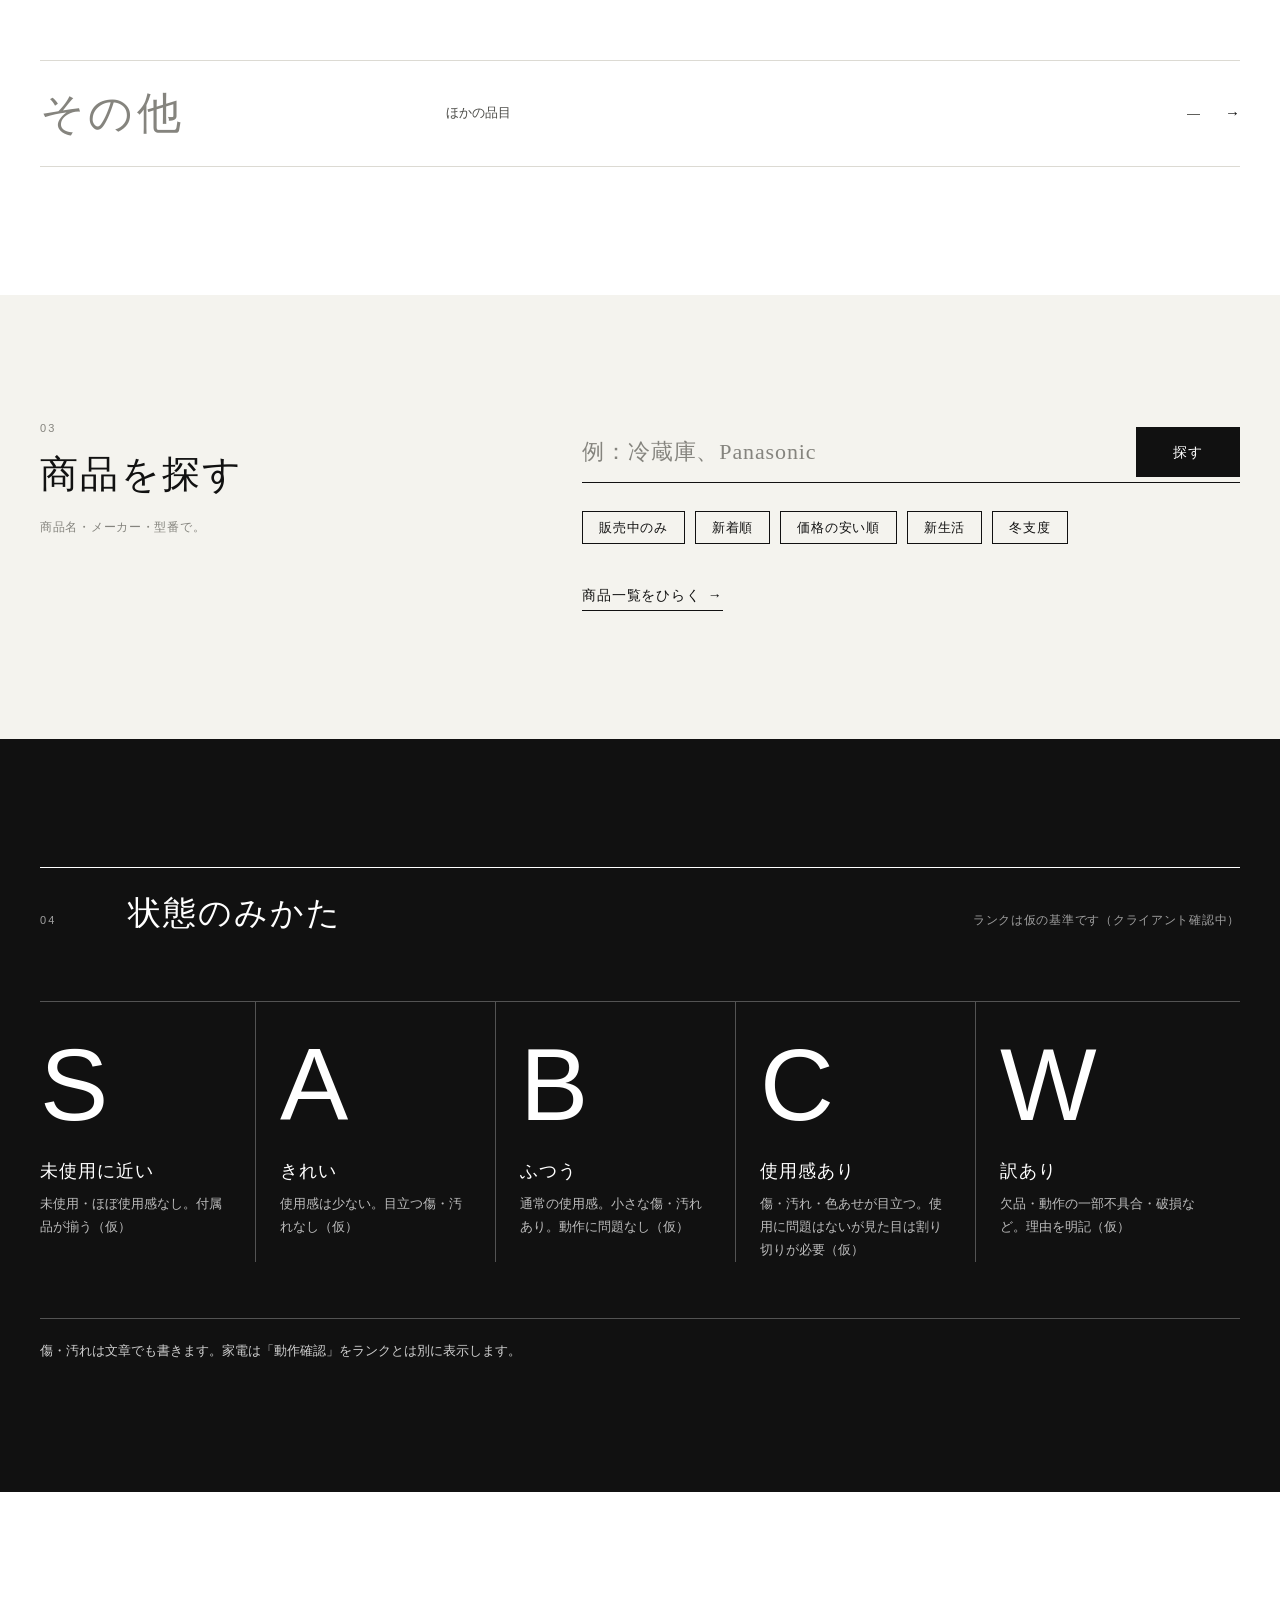
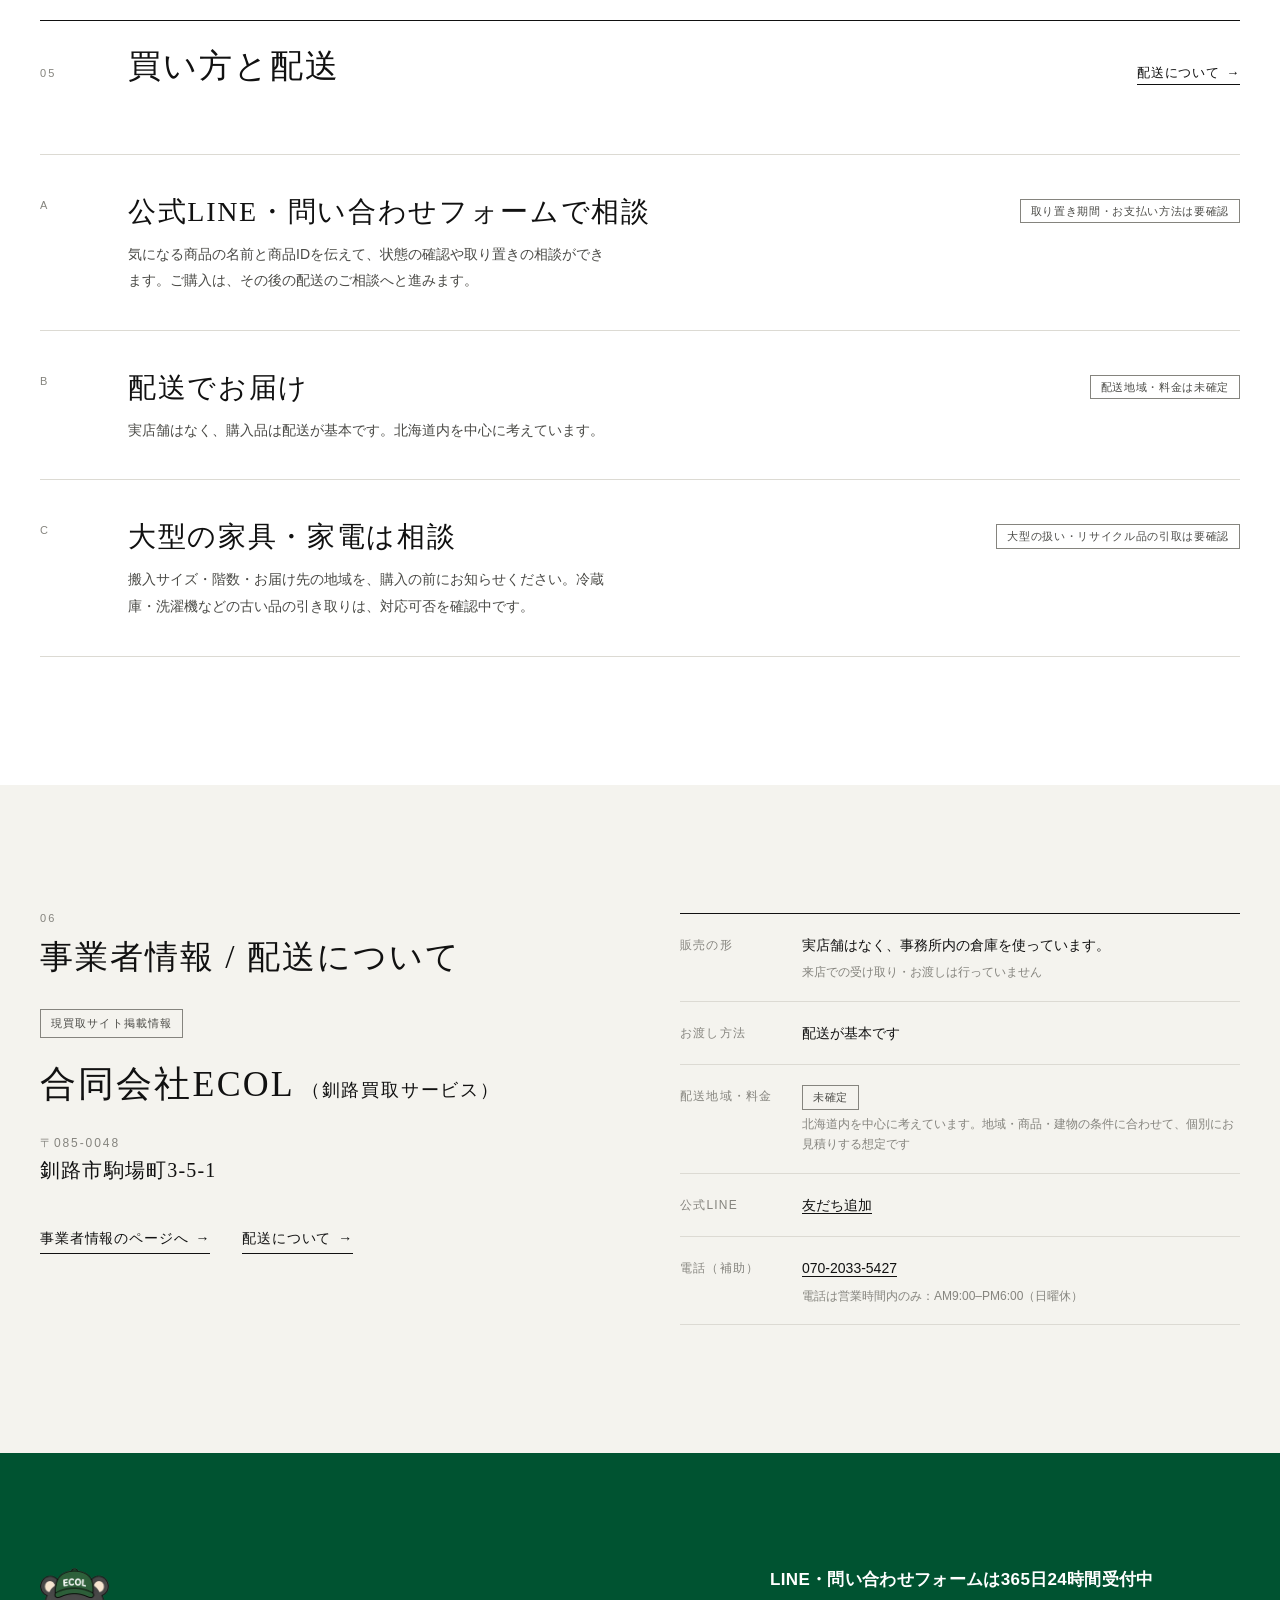
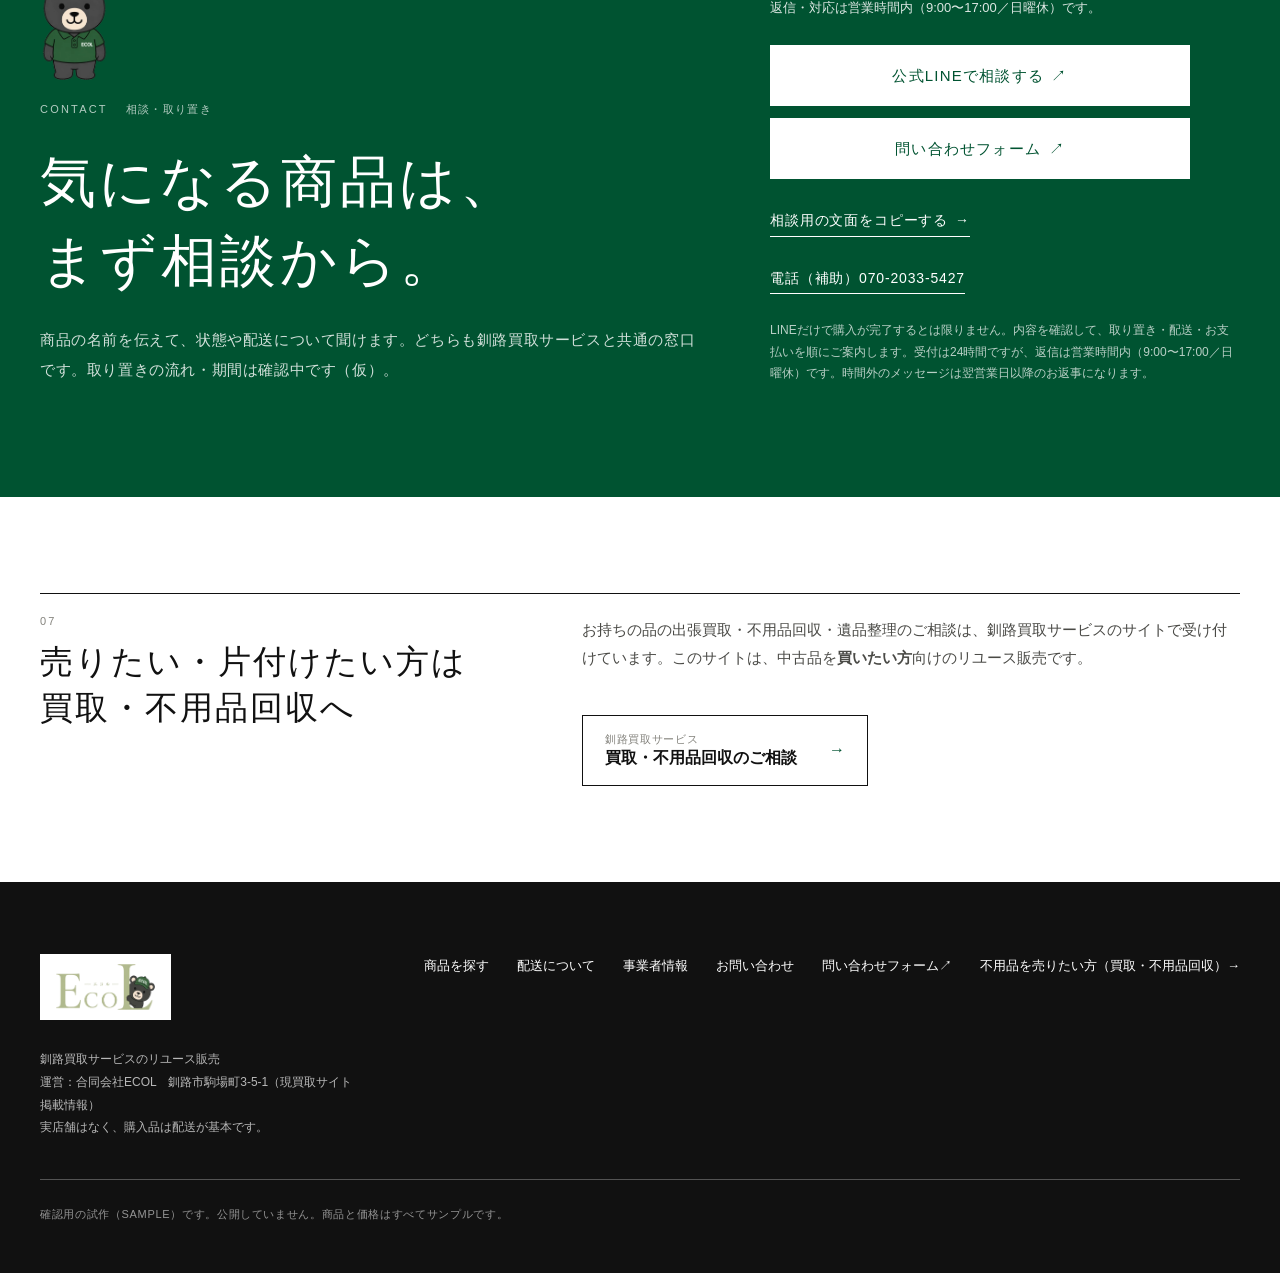
==== commit 676d50f7: "Update reception hours to 9-17" ====
--- a/b/index.html
+++ b/b/index.html
@@ -209,14 +209,14 @@
       <p class="lead lead--inv">商品の名前を伝えて、状態や配送について聞けます。どちらも釧路買取サービスと共通の窓口です。取り置きの流れ・期間は確認中です（仮）。</p>
     </div>
     <div class="line-act">
-      <p class="accept-note"><b>LINE・問い合わせフォームは365日24時間受付中</b>返信・対応は営業時間内（9:00〜18:00／日曜休）です。</p>
+      <p class="accept-note"><b>LINE・問い合わせフォームは365日24時間受付中</b>返信・対応は営業時間内（9:00〜17:00／日曜休）です。</p>
       <div class="act-two">
         <a class="btn btn--inv" href="https://lin.ee/YkisLc0" target="_blank" rel="noopener">公式LINEで相談する<span class="arw" aria-hidden="true">↗</span></a>
         <a class="btn btn--inv" href="https://kushiro.kaitoriok.com/#ask" target="_blank" rel="noopener">問い合わせフォーム<span class="arw" aria-hidden="true">↗</span></a>
       </div>
       <a class="tl tl--inv" href="../contact/">相談用の文面をコピーする<span class="arw" aria-hidden="true">→</span></a>
       <a class="tl tl--inv" href="tel:07020335427">電話（補助）070-2033-5427</a>
-      <p class="fine">LINEだけで購入が完了するとは限りません。内容を確認して、取り置き・配送・お支払いを順にご案内します。受付は24時間ですが、返信は営業時間内（9:00〜18:00／日曜休）です。時間外のメッセージは翌営業日以降のお返事になります。</p>
+      <p class="fine">LINEだけで購入が完了するとは限りません。内容を確認して、取り置き・配送・お支払いを順にご案内します。受付は24時間ですが、返信は営業時間内（9:00〜17:00／日曜休）です。時間外のメッセージは翌営業日以降のお返事になります。</p>
     </div>
   </div>
 </section>
